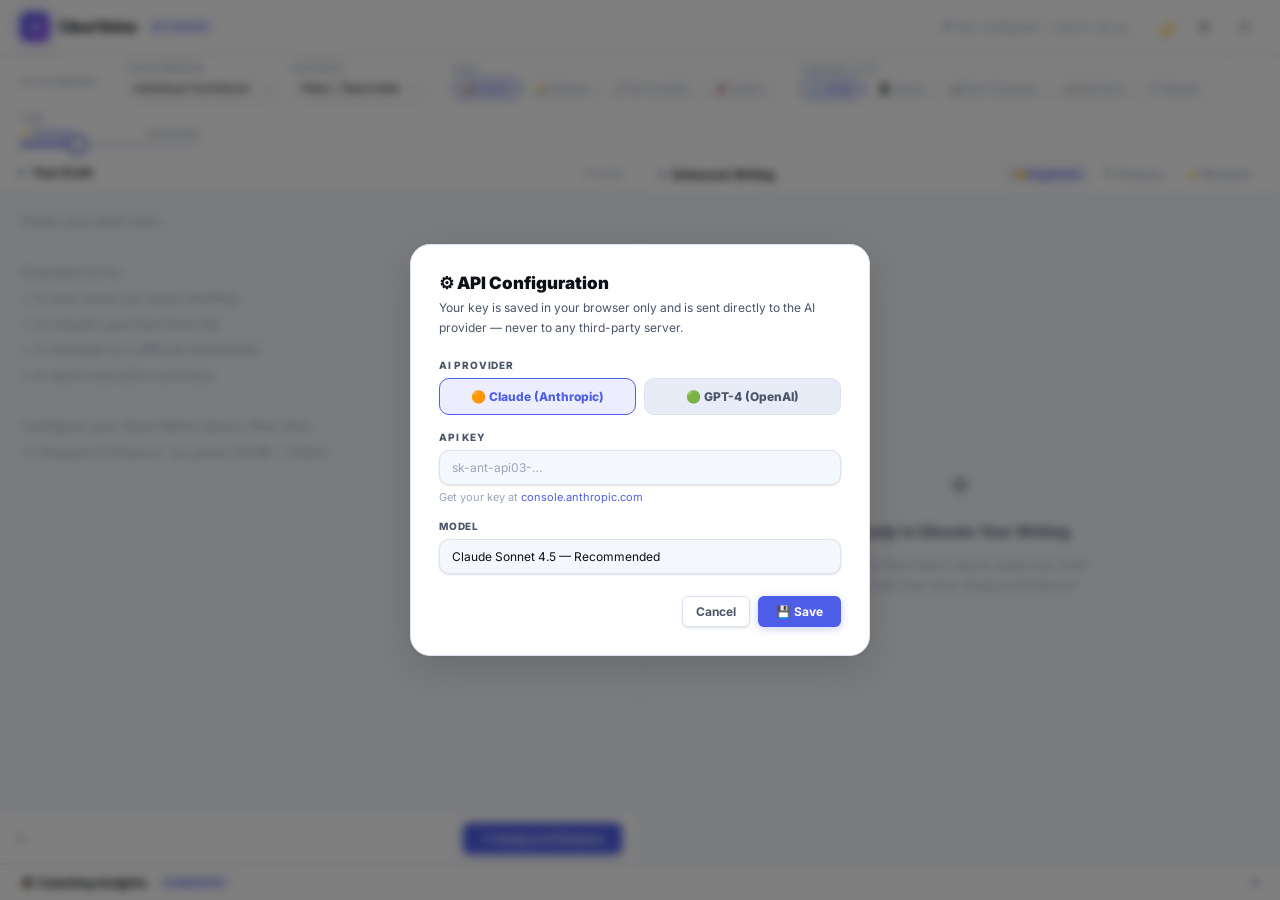
==== index.html @ a53633ae "new file:   .github/workflows/deploy.yml 	modified:   README.md 	new file:   architecture.html 	new " ====
<!DOCTYPE html>
<html lang="en">
<head>
  <meta charset="UTF-8">
  <meta name="viewport" content="width=device-width, initial-scale=1.0">
  <title>ClearVoice — AI Communication Coach</title>
  <meta name="description" content="AI-powered writing coach with tone heatmap, 3-variation rewrites, and coaching insights. Powered by Claude or GPT-4.">
  <link rel="preconnect" href="https://fonts.googleapis.com">
  <link href="https://fonts.googleapis.com/css2?family=Inter:ital,wght@0,300;0,400;0,500;0,600;0,700;0,800;0,900;1,400&display=swap" rel="stylesheet">
  <link rel="stylesheet" href="css/styles.css">
</head>
<body>

<!-- ═══════════════════════════════════════════════════════════
     SETTINGS MODAL
     ═══════════════════════════════════════════════════════════ -->
<div class="overlay" id="settingsOverlay">
  <div class="modal">
    <div class="modal-title">⚙ API Configuration</div>
    <div class="modal-sub">Your key is saved in your browser only and is sent directly to the AI provider — never to any third-party server.</div>

    <div class="form-row">
      <div class="form-lbl">AI Provider</div>
      <div class="provider-row">
        <button class="prov-btn active" id="btnClaude" onclick="pickProvider('claude')">🟠 Claude (Anthropic)</button>
        <button class="prov-btn"        id="btnOpenAI" onclick="pickProvider('openai')">🟢 GPT-4 (OpenAI)</button>
      </div>
    </div>

    <div class="form-row">
      <label class="form-lbl" for="keyInp">API Key</label>
      <input class="form-inp" id="keyInp" type="password" placeholder="sk-ant-api03-…" autocomplete="off">
      <div class="form-hint" id="keyHint">Get your key at <a href="https://console.anthropic.com" target="_blank" rel="noopener">console.anthropic.com</a></div>
    </div>

    <div class="form-row">
      <label class="form-lbl" for="modelSel">Model</label>
      <select class="form-sel" id="modelSel">
        <option value="claude-sonnet-4-5-20250929" selected>Claude Sonnet 4.5 — Recommended</option>
        <option value="claude-opus-4-5-20251101">Claude Opus 4.5 — Most Capable</option>
        <option value="claude-haiku-4-5-20251001">Claude Haiku 4.5 — Fastest</option>
      </select>
    </div>

    <div class="modal-footer">
      <button class="btn btn-ghost"  onclick="closeSettings()">Cancel</button>
      <button class="btn btn-accent" onclick="saveSettings()">💾 Save</button>
    </div>
  </div>
</div>

<!-- ═══════════════════════════════════════════════════════════
     HEADER
     ═══════════════════════════════════════════════════════════ -->
<header class="header">
  <div class="logo">
    <div class="logo-mark">✦</div>
    <span class="logo-name">ClearVoice</span>
    <span class="logo-tag">AI Coach</span>
  </div>

  <div class="header-right">
    <div class="api-pill" onclick="openSettings()" title="API Settings">
      <span class="dot" id="apiDot"></span>
      <span id="apiLabel">Not configured — click to set up</span>
    </div>
    <button class="icon-btn" id="themeBtn"   onclick="toggleTheme()"  title="Toggle Dark / Light Mode">🌙</button>
    <button class="icon-btn" id="settingsIconBtn" onclick="openSettings()" title="Settings">⚙</button>
    <button class="icon-btn" onclick="resetAll()"    title="Clear All">↺</button>
  </div>
</header>

<!-- ═══════════════════════════════════════════════════════════
     STYLE MATRIX BAR
     ═══════════════════════════════════════════════════════════ -->
<div class="matrix-bar">
  <span class="matrix-label">Style Matrix</span>
  <div class="mx-sep"></div>

  <div class="mx-group">
    <div class="mx-sublabel">Your Persona</div>
    <select class="mx-sel" id="selPersona">
      <option value="executive">C-Suite / Executive</option>
      <option value="senior">Senior Manager / Lead</option>
      <option value="ic" selected>Individual Contributor</option>
      <option value="freelancer">Creative / Freelancer</option>
      <option value="student">Student / Entry-Level</option>
    </select>
  </div>

  <div class="mx-group">
    <div class="mx-sublabel">Audience</div>
    <select class="mx-sel" id="selAudience">
      <option value="board">Board / C-Suite</option>
      <option value="manager">Direct Manager</option>
      <option value="peers" selected>Peers / Teammates</option>
      <option value="reports">Direct Reports</option>
      <option value="client">External Client</option>
      <option value="cold">Cold Lead</option>
      <option value="public">Public / Social</option>
    </select>
  </div>

  <div class="mx-sep"></div>

  <div class="mx-group">
    <div class="mx-sublabel">Goal</div>
    <div class="pill-group" id="goalGroup">
      <button class="pill-btn active" data-v="inform"     onclick="pickPill(this,'goalGroup')">📢 Inform</button>
      <button class="pill-btn"        data-v="request"    onclick="pickPill(this,'goalGroup')">🙏 Request</button>
      <button class="pill-btn"        data-v="deescalate" onclick="pickPill(this,'goalGroup')">🕊 De-escalate</button>
      <button class="pill-btn"        data-v="inspire"    onclick="pickPill(this,'goalGroup')">🚀 Inspire</button>
    </div>
  </div>

  <div class="mx-sep"></div>

  <div class="mx-group">
    <div class="mx-sublabel">Content Type</div>
    <div class="pill-group" id="typeGroup">
      <button class="pill-btn active" data-v="email"     onclick="pickPill(this,'typeGroup')">📧 Email</button>
      <button class="pill-btn"        data-v="social"    onclick="pickPill(this,'typeGroup')">📱 Social</button>
      <button class="pill-btn"        data-v="exec"      onclick="pickPill(this,'typeGroup')">📊 Exec Summary</button>
      <button class="pill-btn"        data-v="narrative" onclick="pickPill(this,'typeGroup')">📖 Narrative</button>
      <button class="pill-btn"        data-v="general"   onclick="pickPill(this,'typeGroup')">✏ General</button>
    </div>
  </div>

  <div class="mx-sep"></div>

  <div class="mx-group vibe-wrap">
    <div class="mx-sublabel">Vibe</div>
    <div class="vibe-ends">
      <span id="vibeL" class="vibe-end-active">⚡ Succinct</span>
      <span id="vibeR">📖 Narrative</span>
    </div>
    <input type="range" class="vibe" id="vibeSlider" min="0" max="100" value="30" oninput="onVibe(this)">
  </div>
</div>

<!-- ═══════════════════════════════════════════════════════════
     WORKSPACE — SPLIT EDITOR
     ═══════════════════════════════════════════════════════════ -->
<div class="workspace">

  <!-- ── INPUT PANE ─────────────────────────────────────── -->
  <div class="pane pane-input">
    <div class="pane-head">
      <div class="pane-title">
        <div class="status-dot" id="dotIn"></div>
        Your Draft
      </div>
      <div class="pane-actions">
        <span class="wc" id="wcBadge">0 words</span>
        <button class="heat-toggle" id="heatBtn" onclick="toggleHeat()">
          <span class="hdot"></span> Tone Map
        </button>
      </div>
    </div>

    <div class="pane-body">
      <textarea class="draft" id="draftArea" oninput="onDraftInput()"
        placeholder="Paste your draft here…

Examples to try:
• A work email you keep rewriting
• A LinkedIn post that feels flat
• A message to a difficult stakeholder
• A report executive summary

Configure your Style Matrix above, then click
✦ Analyze &amp; Enhance  (or press Ctrl/⌘ + Enter)"></textarea>
      <div class="heatmap-layer" id="heatLayer"></div>
    </div>

    <div class="pane-foot">
      <div class="model-badge">
        <span id="mbDot" style="width:6px;height:6px;border-radius:50%;background:var(--text-3);display:inline-block;transition:.2s;"></span>
        <span id="mbText"></span>
      </div>
      <button class="btn btn-accent" id="analyzeBtn" onclick="runAnalysis()">
        ✦ Analyze &amp; Enhance
      </button>
    </div>
  </div>

  <!-- ── OUTPUT PANE ────────────────────────────────────── -->
  <div class="pane">
    <div class="pane-head">
      <div class="pane-title">
        <div class="status-dot" id="dotOut"></div>
        Enhanced Writing
      </div>
      <div class="pane-actions">
        <div class="var-tabs" id="varTabs">
          <button class="var-tab active" data-i="0" onclick="switchVar(this,0)">🤝 Negotiator</button>
          <button class="var-tab"        data-i="1" onclick="switchVar(this,1)">🔭 Visionary</button>
          <button class="var-tab"        data-i="2" onclick="switchVar(this,2)">⚡ Minimalist</button>
        </div>
      </div>
    </div>

    <div class="pane-body" style="overflow:hidden;">
      <!-- Loading overlay (scoped to output pane) -->
      <div class="loading-mask" id="loadMask">
        <div class="spinner"></div>
        <div class="loading-msg" id="loadMsg">Analyzing your writing…</div>
      </div>

      <!-- Empty state (initial) -->
      <div class="empty" id="emptyState" style="height:100%;">
        <div class="empty-icon">✦</div>
        <h3>Ready to Elevate Your Writing</h3>
        <p>Set your Style Matrix above, paste your draft on the left, then click "Analyze & Enhance."</p>
      </div>

      <!-- Results container (shown after analysis) -->
      <div id="outScroll" style="display:none;">
        <div class="var-card show" id="vc0">
          <div class="var-card-head">
            <div class="var-card-name">🤝 The Negotiator</div>
            <div class="var-card-tag">Persuasive, empathetic, and strategically warm</div>
          </div>
          <div class="var-text" id="vt0"></div>
        </div>
        <div class="var-card" id="vc1">
          <div class="var-card-head">
            <div class="var-card-name">🔭 The Visionary</div>
            <div class="var-card-tag">Bold, inspiring, and forward-thinking</div>
          </div>
          <div class="var-text" id="vt1"></div>
        </div>
        <div class="var-card" id="vc2">
          <div class="var-card-head">
            <div class="var-card-name">⚡ The Minimalist</div>
            <div class="var-card-tag">Direct, efficient, respects the reader's time</div>
          </div>
          <div class="var-text" id="vt2"></div>
        </div>
      </div>
    </div>

    <div class="pane-foot" id="outFoot" style="display:none;">
      <div style="display:flex;gap:7px;">
        <button class="btn btn-ghost" onclick="copyVar()">📋 Copy</button>
        <button class="btn btn-ghost" onclick="exportInsights()">📥 Export Report</button>
      </div>
      <button class="btn btn-accent" onclick="acceptVar()">✓ Accept Version</button>
    </div>
  </div>
</div><!-- end .workspace -->

<!-- ═══════════════════════════════════════════════════════════
     HEATMAP LEGEND (shown only when Tone Map is active)
     ═══════════════════════════════════════════════════════════ -->
<div class="heat-legend" id="heatLegend">
  <span class="hl-title">Tone Map</span>
  <div class="hl-item"><div class="hl-dot" style="background:var(--ht-agg-bd);opacity:.6;"></div> Aggressive</div>
  <div class="hl-item"><div class="hl-dot" style="background:var(--ht-pas-bd);opacity:.6;"></div> Too Passive</div>
  <div class="hl-item"><div class="hl-dot" style="background:var(--ht-waf-bd);opacity:.6;"></div> Waffle / Hedge</div>
  <div class="hl-item"><div class="hl-dot" style="background:var(--ht-jar-bd);opacity:.6;"></div> Jargon</div>
  <div class="hl-item"><div class="hl-dot" style="background:var(--ht-vag-bd);opacity:.6;"></div> Vague</div>
  <div class="hl-item"><div class="hl-dot" style="background:var(--ht-str-bd);opacity:.6;"></div> ✓ Strong</div>
</div>

<!-- ═══════════════════════════════════════════════════════════
     COACHING / WHY PANEL
     ═══════════════════════════════════════════════════════════ -->
<div class="why-panel" id="whyPanel">
  <div class="why-head" onclick="toggleWhy()">
    <div class="why-head-left">
      <div class="why-title">🎓 Coaching Insights</div>
      <div class="why-badge" id="whyBadge">0 insights</div>
    </div>
    <div class="why-head-right">
      <div class="score-preview" id="scorePreview"></div>
      <div class="why-arrow">▼</div>
    </div>
  </div>
  <div class="why-body">
    <div class="scores-row"  id="scoresRow"></div>
    <div class="insights"    id="insightsList">
      <div class="empty-insights">Run an analysis to see coaching insights.</div>
    </div>
  </div>
</div>

<!-- ═══════════════════════════════════════════════════════════
     TOAST NOTIFICATIONS
     ═══════════════════════════════════════════════════════════ -->
<div class="toast-zone" id="toastZone"></div>

<!-- ═══════════════════════════════════════════════════════════
     SCRIPTS  (load order matters: config → api → ui → app)
     ═══════════════════════════════════════════════════════════ -->
<script src="js/config.js"></script>
<script src="js/api.js"></script>
<script src="js/ui.js"></script>
<script src="js/app.js"></script>

</body>
</html>
---- css/styles.css ----
/* =============================================================
   ClearVoice — Stylesheet
   Light theme (default) · Dark theme (body.dark)
   ============================================================= */

/* ── Reset ───────────────────────────────────────────────── */
*, *::before, *::after { box-sizing: border-box; margin: 0; padding: 0; }
html, body { height: 100%; overflow: hidden; }

/* ── Light Theme Variables (default) ───────────────────────── */
:root {
  /* Backgrounds */
  --bg        : #F4F7FB;
  --bg-alt    : #FFFFFF;
  --surface   : #FFFFFF;
  --s-hover   : #F0F3FA;
  --s-raised  : #E8ECF6;

  /* Borders */
  --border    : #DDE2EF;
  --b-focus   : rgba(79,94,232,0.45);

  /* Typography */
  --text-1    : #0D1117;
  --text-2    : #4A5568;
  --text-3    : #9AA5BC;

  /* Brand */
  --accent    : #4F5EE8;
  --acc-hover : #3F4EDA;
  --acc-light : rgba(79,94,232,0.1);
  --acc-glow  : rgba(79,94,232,0.3);

  /* Semantic */
  --green     : #059669;
  --green-l   : rgba(5,150,105,0.1);
  --yellow    : #D97706;
  --yellow-l  : rgba(217,119,6,0.1);
  --red       : #DC2626;
  --red-l     : rgba(220,38,38,0.1);
  --purple    : #7C3AED;
  --purple-l  : rgba(124,58,237,0.1);
  --orange    : #EA580C;
  --orange-l  : rgba(234,88,12,0.1);
  --blue      : #2563EB;
  --blue-l    : rgba(37,99,235,0.1);

  /* Heatmap highlight colours */
  --ht-agg-bg : rgba(220,38,38,0.12);   --ht-agg-bd : #DC2626;
  --ht-pas-bg : rgba(37,99,235,0.1);    --ht-pas-bd : #2563EB;
  --ht-waf-bg : rgba(217,119,6,0.14);   --ht-waf-bd : #D97706;
  --ht-jar-bg : rgba(124,58,237,0.1);   --ht-jar-bd : #7C3AED;
  --ht-vag-bg : rgba(234,88,12,0.12);   --ht-vag-bd : #EA580C;
  --ht-str-bg : rgba(5,150,105,0.1);    --ht-str-bd : #059669;

  /* Effects */
  --shadow-sm : 0 1px 3px rgba(0,0,0,0.08), 0 1px 2px rgba(0,0,0,0.05);
  --shadow    : 0 4px 16px rgba(0,0,0,0.1);
  --shadow-lg : 0 12px 40px rgba(0,0,0,0.14);

  /* Timing */
  --t         : 0.18s cubic-bezier(0.4,0,0.2,1);

  /* Radii */
  --r-sm : 6px;  --r-md : 10px;  --r-lg : 14px;  --r-xl : 20px;
}

/* ── Dark Theme Overrides (body.dark) ───────────────────── */
body.dark {
  --bg        : #0C0E14;
  --bg-alt    : #11131C;
  --surface   : #181C2A;
  --s-hover   : #1E2235;
  --s-raised  : #242840;

  --border    : rgba(255,255,255,0.08);
  --b-focus   : rgba(99,115,255,0.5);

  --text-1    : #E8EAED;
  --text-2    : #9AA3B5;
  --text-3    : #4E5670;

  --accent    : #6373FF;
  --acc-hover : #7585FF;
  --acc-light : rgba(99,115,255,0.12);
  --acc-glow  : rgba(99,115,255,0.35);

  --green     : #10B981;
  --green-l   : rgba(16,185,129,0.12);
  --yellow    : #F59E0B;
  --yellow-l  : rgba(245,158,11,0.12);
  --red       : #EF4444;
  --red-l     : rgba(239,68,68,0.12);
  --purple    : #8B5CF6;
  --purple-l  : rgba(139,92,246,0.12);
  --orange    : #F97316;
  --orange-l  : rgba(249,115,22,0.12);
  --blue      : #3B82F6;
  --blue-l    : rgba(59,130,246,0.12);

  --ht-agg-bg : rgba(239,68,68,0.2);    --ht-agg-bd : #EF4444;
  --ht-pas-bg : rgba(59,130,246,0.18);  --ht-pas-bd : #3B82F6;
  --ht-waf-bg : rgba(245,158,11,0.2);   --ht-waf-bd : #F59E0B;
  --ht-jar-bg : rgba(139,92,246,0.18);  --ht-jar-bd : #8B5CF6;
  --ht-vag-bg : rgba(249,115,22,0.18);  --ht-vag-bd : #F97316;
  --ht-str-bg : rgba(16,185,129,0.15);  --ht-str-bd : #10B981;

  --shadow-sm : 0 1px 3px rgba(0,0,0,0.3);
  --shadow    : 0 4px 16px rgba(0,0,0,0.4);
  --shadow-lg : 0 12px 40px rgba(0,0,0,0.55);
}

/* ── Base ────────────────────────────────────────────────── */
body {
  font-family: 'Inter', -apple-system, BlinkMacSystemFont, 'Segoe UI', sans-serif;
  background: var(--bg);
  color: var(--text-1);
  display: flex;
  flex-direction: column;
  transition: background var(--t), color var(--t);
}

/* ── Header ──────────────────────────────────────────────── */
.header {
  display: flex;
  align-items: center;
  justify-content: space-between;
  padding: 0 20px;
  height: 54px;
  border-bottom: 1px solid var(--border);
  background: var(--bg-alt);
  flex-shrink: 0;
  z-index: 100;
  box-shadow: var(--shadow-sm);
}

.logo {
  display: flex; align-items: center; gap: 9px;
  text-decoration: none; user-select: none;
}

.logo-mark {
  width: 30px; height: 30px;
  background: linear-gradient(135deg, var(--accent) 0%, #9B59F5 100%);
  border-radius: 8px; display: flex; align-items: center;
  justify-content: center; font-size: 14px; font-weight: 700; color: white;
  box-shadow: 0 0 18px var(--acc-glow);
}

.logo-name  { font-size: 15px; font-weight: 800; color: var(--text-1); letter-spacing: -.3px; }

.logo-tag {
  font-size: 9px; font-weight: 700; letter-spacing: 1px; text-transform: uppercase;
  color: var(--accent); background: var(--acc-light);
  padding: 2px 7px; border-radius: 20px;
}

.header-right { display: flex; align-items: center; gap: 8px; }

.api-pill {
  display: flex; align-items: center; gap: 6px;
  font-size: 11px; color: var(--text-3); font-weight: 500;
  padding: 4px 11px; border-radius: 20px;
  border: 1px solid var(--border); background: var(--surface);
  cursor: pointer; transition: var(--t);
}
.api-pill:hover { border-color: var(--b-focus); color: var(--text-2); }

.api-pill .dot {
  width: 7px; height: 7px; border-radius: 50%;
  background: var(--text-3); transition: background var(--t), box-shadow var(--t);
}
.api-pill .dot.live {
  background: var(--green);
  box-shadow: 0 0 6px var(--green);
}

.icon-btn {
  width: 32px; height: 32px; border-radius: var(--r-sm);
  border: 1px solid var(--border); background: var(--surface);
  color: var(--text-2); cursor: pointer;
  display: flex; align-items: center; justify-content: center;
  font-size: 14px; transition: var(--t); flex-shrink: 0;
}
.icon-btn:hover {
  background: var(--s-hover); color: var(--text-1);
  border-color: var(--b-focus); box-shadow: var(--shadow-sm);
}

/* ── Style Matrix Bar ────────────────────────────────────── */
.matrix-bar {
  display: flex; align-items: center; gap: 12px;
  padding: 8px 20px; border-bottom: 1px solid var(--border);
  background: var(--bg-alt); flex-shrink: 0;
  flex-wrap: wrap; min-height: 56px;
}

.matrix-label {
  font-size: 9px; font-weight: 800; letter-spacing: 1px;
  text-transform: uppercase; color: var(--text-3); white-space: nowrap;
}

.mx-sep { width: 1px; height: 26px; background: var(--border); flex-shrink: 0; }

.mx-group { display: flex; flex-direction: column; gap: 3px; }

.mx-sublabel {
  font-size: 9px; font-weight: 700; letter-spacing: 0.6px;
  text-transform: uppercase; color: var(--text-3);
}

select.mx-sel {
  appearance: none;
  background: var(--surface); border: 1px solid var(--border);
  border-radius: var(--r-sm); color: var(--text-1);
  font-family: inherit; font-size: 11px; font-weight: 500;
  padding: 4px 26px 4px 9px; cursor: pointer; transition: var(--t);
  min-width: 130px;
  background-image: url("data:image/svg+xml,%3Csvg xmlns='http://www.w3.org/2000/svg' width='10' height='10' viewBox='0 0 10 10'%3E%3Cpath d='M2 3.5l3 3 3-3' stroke='%239AA5BC' stroke-width='1.5' fill='none' stroke-linecap='round'/%3E%3C/svg%3E");
  background-repeat: no-repeat; background-position: right 7px center;
  box-shadow: var(--shadow-sm);
}
select.mx-sel:hover, select.mx-sel:focus {
  border-color: var(--b-focus); outline: none; background-color: var(--s-hover);
}
select.mx-sel option { background: var(--surface); color: var(--text-1); }

.pill-group { display: flex; gap: 3px; }

.pill-btn {
  padding: 4px 10px; border-radius: 20px;
  border: 1px solid var(--border); background: var(--surface);
  color: var(--text-3); font-family: inherit; font-size: 10px; font-weight: 600;
  cursor: pointer; transition: var(--t); white-space: nowrap;
  box-shadow: var(--shadow-sm);
}
.pill-btn:hover  { border-color: var(--accent); color: var(--accent); background: var(--acc-light); }
.pill-btn.active { background: var(--acc-light); border-color: var(--accent); color: var(--accent); }

.vibe-wrap   { display: flex; flex-direction: column; gap: 4px; min-width: 180px; }
.vibe-ends   { display: flex; justify-content: space-between; font-size: 9px; font-weight: 700; color: var(--text-3); }
.vibe-end-active { color: var(--accent); }

input[type=range].vibe {
  -webkit-appearance: none; width: 100%; height: 4px; border-radius: 2px; outline: none; cursor: pointer;
  background: linear-gradient(to right, var(--accent) 0%, var(--accent) var(--v,30%), var(--border) var(--v,30%), var(--border) 100%);
}
input[type=range].vibe::-webkit-slider-thumb {
  -webkit-appearance: none; width: 15px; height: 15px; border-radius: 50%; cursor: pointer;
  background: var(--bg-alt); box-shadow: 0 0 0 2.5px var(--accent), 0 1px 4px rgba(0,0,0,0.2);
  transition: box-shadow var(--t);
}
input[type=range].vibe::-webkit-slider-thumb:hover {
  box-shadow: 0 0 0 4px var(--acc-glow), 0 1px 4px rgba(0,0,0,0.2);
}

/* ── Workspace (main split) ──────────────────────────────── */
.workspace {
  display: flex; flex: 1; min-height: 0; overflow: hidden;
}

/* ── Pane ────────────────────────────────────────────────── */
.pane { display: flex; flex-direction: column; flex: 1; min-width: 0; overflow: hidden; }
.pane-input { border-right: 1px solid var(--border); }

.pane-head {
  display: flex; align-items: center; justify-content: space-between;
  padding: 10px 18px; border-bottom: 1px solid var(--border);
  background: var(--bg-alt); flex-shrink: 0;
}

.pane-title { display: flex; align-items: center; gap: 7px; font-size: 12px; font-weight: 700; }

.status-dot {
  width: 7px; height: 7px; border-radius: 50%;
  background: var(--text-3); transition: background var(--t), box-shadow var(--t);
}
.status-dot.on { background: var(--green); box-shadow: 0 0 6px var(--green); }

.pane-actions { display: flex; align-items: center; gap: 6px; }

.heat-toggle {
  display: none; align-items: center; gap: 5px;
  padding: 3px 9px; border-radius: var(--r-sm);
  border: 1px solid var(--border); background: var(--surface);
  color: var(--text-3); font-family: inherit; font-size: 10px; font-weight: 700;
  cursor: pointer; transition: var(--t);
}
.heat-toggle.show { display: inline-flex; }
.heat-toggle:hover  { border-color: var(--yellow); color: var(--yellow); }
.heat-toggle.active { background: var(--yellow-l); border-color: var(--yellow); color: var(--yellow); }
.heat-toggle .hdot  { width: 5px; height: 5px; border-radius: 50%; background: currentColor; }

.wc { font-size: 10px; color: var(--text-3); font-variant-numeric: tabular-nums; font-weight: 500; }

.pane-body { flex: 1; overflow: hidden; position: relative; background: var(--bg); }

textarea.draft {
  width: 100%; height: 100%; resize: none; border: none; outline: none;
  background: var(--bg); color: var(--text-1);
  font-family: inherit; font-size: 13.5px; line-height: 1.75;
  padding: 18px 22px; overflow-y: auto;
}
textarea.draft::placeholder { color: var(--text-3); line-height: 1.9; }

/* ── Heatmap Layer ───────────────────────────────────────── */
.heatmap-layer {
  display: none; position: absolute; inset: 0; overflow-y: auto;
  padding: 18px 22px; font-family: inherit; font-size: 13.5px; line-height: 1.75;
  color: var(--text-1); white-space: pre-wrap; word-wrap: break-word;
  background: var(--bg);
}
.heatmap-layer.on { display: block; }

.ht { border-radius: 3px; padding: 1px 2px; cursor: default; position: relative; }

.ht-aggressive { background: var(--ht-agg-bg); border-bottom: 2px solid var(--ht-agg-bd); }
.ht-passive    { background: var(--ht-pas-bg); border-bottom: 2px solid var(--ht-pas-bd); }
.ht-waffle     { background: var(--ht-waf-bg); border-bottom: 2px solid var(--ht-waf-bd); }
.ht-jargon     { background: var(--ht-jar-bg); border-bottom: 2px solid var(--ht-jar-bd); }
.ht-vague      { background: var(--ht-vag-bg); border-bottom: 2px solid var(--ht-vag-bd); }
.ht-strong     { background: var(--ht-str-bg); border-bottom: 2px solid var(--ht-str-bd); }

.ht-tip {
  display: none; position: absolute; bottom: calc(100% + 6px); left: 50%;
  transform: translateX(-50%); background: var(--s-raised);
  border: 1px solid var(--border); border-radius: var(--r-sm);
  padding: 7px 11px; font-size: 11px; color: var(--text-1);
  width: max-content; max-width: 220px; white-space: normal;
  z-index: 40; pointer-events: none; box-shadow: var(--shadow);
}
.ht:hover .ht-tip { display: block; }

/* ── Pane Footer ─────────────────────────────────────────── */
.pane-foot {
  display: flex; align-items: center; justify-content: space-between;
  padding: 10px 18px; border-top: 1px solid var(--border);
  background: var(--bg-alt); flex-shrink: 0; gap: 10px;
}

.model-badge {
  display: flex; align-items: center; gap: 5px;
  font-size: 10px; color: var(--text-3); font-weight: 600;
}

/* ── Buttons ─────────────────────────────────────────────── */
.btn {
  display: inline-flex; align-items: center; gap: 6px;
  border: none; border-radius: var(--r-sm); font-family: inherit;
  font-size: 12px; font-weight: 700; cursor: pointer; transition: var(--t);
  white-space: nowrap;
}

.btn-accent {
  padding: 8px 18px; background: var(--accent); color: white;
  box-shadow: 0 2px 8px var(--acc-glow);
}
.btn-accent:hover  { background: var(--acc-hover); transform: translateY(-1px); box-shadow: 0 5px 16px var(--acc-glow); }
.btn-accent:active { transform: none; }
.btn-accent:disabled { opacity: 0.45; cursor: not-allowed; transform: none; box-shadow: none; }

.btn-ghost {
  padding: 7px 13px; background: var(--surface); color: var(--text-2);
  border: 1px solid var(--border); box-shadow: var(--shadow-sm);
}
.btn-ghost:hover { background: var(--s-hover); color: var(--text-1); border-color: var(--b-focus); }

/* ── Variation Tabs ──────────────────────────────────────── */
.var-tabs { display: flex; gap: 2px; }

.var-tab {
  padding: 3px 10px; border-radius: var(--r-sm); border: none;
  background: transparent; color: var(--text-3);
  font-family: inherit; font-size: 10px; font-weight: 700;
  cursor: pointer; transition: var(--t);
}
.var-tab:hover  { background: var(--s-hover); color: var(--text-2); }
.var-tab.active { background: var(--acc-light); color: var(--accent); }

/* ── Output Pane Content ─────────────────────────────────── */
#outScroll { height: 100%; overflow-y: auto; padding: 18px 22px; }

.var-card       { display: none; }
.var-card.show  { display: block; }

.var-card-head {
  padding-bottom: 12px; margin-bottom: 14px;
  border-bottom: 1px solid var(--border);
}
.var-card-name { font-size: 14px; font-weight: 800; margin-bottom: 3px; }
.var-card-tag  { font-size: 11px; color: var(--text-2); }
.var-text      { font-size: 13.5px; line-height: 1.8; white-space: pre-wrap; word-break: break-word; }

/* ── Empty State ─────────────────────────────────────────── */
.empty {
  display: flex; flex-direction: column; align-items: center;
  justify-content: center; height: 100%; gap: 14px;
  text-align: center; padding: 40px;
}
.empty-icon { font-size: 38px; opacity: 0.3; }
.empty h3   { font-size: 15px; font-weight: 700; color: var(--text-2); }
.empty p    { font-size: 12px; color: var(--text-3); max-width: 260px; line-height: 1.7; }

/* ── Loading ─────────────────────────────────────────────── */
.loading-mask {
  display: none; position: absolute; inset: 0; z-index: 30;
  background: rgba(255,255,255,0.85); backdrop-filter: blur(4px);
  flex-direction: column; align-items: center; justify-content: center; gap: 14px;
}
body.dark .loading-mask { background: rgba(12,14,20,0.85); }
.loading-mask.on { display: flex; }

.spinner {
  width: 36px; height: 36px; border: 3px solid var(--border);
  border-top-color: var(--accent); border-radius: 50%;
  animation: spin .7s linear infinite;
}
@keyframes spin { to { transform: rotate(360deg); } }

.loading-msg { font-size: 12px; font-weight: 600; color: var(--text-2); animation: blink 1.4s ease-in-out infinite; }
@keyframes blink { 0%,100%{opacity:1} 50%{opacity:.4} }

/* ── Heatmap Legend ──────────────────────────────────────── */
.heat-legend {
  display: none; align-items: center; gap: 14px; flex-wrap: wrap;
  padding: 6px 20px; border-bottom: 1px solid var(--border);
  background: var(--bg-alt); flex-shrink: 0; font-size: 10px;
}
.heat-legend.on { display: flex; }
.hl-title  { font-weight: 800; color: var(--text-3); letter-spacing: .5px; text-transform: uppercase; }
.hl-item   { display: flex; align-items: center; gap: 4px; color: var(--text-2); font-weight: 500; }
.hl-dot    { width: 9px; height: 9px; border-radius: 2px; }

/* ── Why / Coaching Panel ────────────────────────────────── */
.why-panel {
  border-top: 1px solid var(--border); background: var(--bg-alt); flex-shrink: 0;
  box-shadow: 0 -1px 0 var(--border);
}
.why-head {
  display: flex; align-items: center; justify-content: space-between;
  padding: 10px 20px; cursor: pointer; user-select: none; transition: var(--t);
}
.why-head:hover { background: var(--s-hover); }

.why-head-left  { display: flex; align-items: center; gap: 10px; }
.why-title      { font-size: 12px; font-weight: 800; }
.why-badge {
  font-size: 9px; font-weight: 800; letter-spacing: .5px; text-transform: uppercase;
  padding: 2px 8px; border-radius: 20px;
  background: var(--acc-light); color: var(--accent);
}
.why-head-right { display: flex; align-items: center; gap: 12px; }
.score-preview  { display: flex; gap: 8px; font-size: 10px; }

.why-arrow { font-size: 10px; color: var(--text-3); transition: transform var(--t); }
.why-panel.open .why-arrow { transform: rotate(180deg); }

.why-body { display: none; padding: 0 20px 16px; max-height: 280px; overflow-y: auto; }
.why-panel.open .why-body { display: block; }

/* ── Score Cards ─────────────────────────────────────────── */
.scores-row   { display: flex; gap: 10px; margin-bottom: 14px; padding-top: 6px; flex-wrap: wrap; }
.score-card   {
  display: flex; flex-direction: column; align-items: center; gap: 5px;
  padding: 10px 14px; background: var(--surface); border: 1px solid var(--border);
  border-radius: var(--r-md); min-width: 90px; box-shadow: var(--shadow-sm);
}
.score-ring   { width: 48px; height: 48px; position: relative; }
.score-ring svg { transform: rotate(-90deg); }
.score-ring-track { fill: none; stroke: var(--border); stroke-width: 4; }
.score-ring-fill  {
  fill: none; stroke-width: 4; stroke-linecap: round;
  stroke-dasharray: 125.66; stroke-dashoffset: 125.66;
  transition: stroke-dashoffset 1s cubic-bezier(.4,0,.2,1);
}
.score-num {
  position: absolute; inset: 0; display: flex; align-items: center;
  justify-content: center; font-size: 12px; font-weight: 800;
}
.score-lbl { font-size: 9px; font-weight: 800; text-transform: uppercase; letter-spacing: .6px; color: var(--text-3); }

/* ── Insight Cards ───────────────────────────────────────── */
.insights      { display: flex; flex-direction: column; gap: 7px; }
.empty-insights { color: var(--text-3); font-size: 12px; text-align: center; padding: 16px; }

.insight {
  display: flex; gap: 10px; align-items: flex-start;
  padding: 10px 13px; background: var(--surface);
  border: 1px solid var(--border); border-radius: var(--r-md);
  box-shadow: var(--shadow-sm);
}

.cat-badge {
  flex-shrink: 0; font-size: 8px; font-weight: 900; letter-spacing: .8px;
  text-transform: uppercase; padding: 2px 7px; border-radius: 20px; margin-top: 2px;
}
.cat-clarity     { background: var(--acc-light);  color: var(--accent); }
.cat-confidence  { background: var(--green-l);    color: var(--green);  }
.cat-tone        { background: var(--yellow-l);   color: var(--yellow); }
.cat-structure   { background: var(--purple-l);   color: var(--purple); }
.cat-jargon      { background: var(--orange-l);   color: var(--orange); }
.cat-hedge       { background: var(--red-l);      color: var(--red);    }

.insight-body { flex: 1; }
.insight-diff { display: flex; align-items: center; gap: 6px; flex-wrap: wrap; margin-bottom: 5px; }

.diff-before {
  font-style: italic; font-size: 11px; color: var(--red);
  background: var(--red-l); padding: 1px 6px; border-radius: 3px; text-decoration: line-through;
}
.diff-arr    { color: var(--text-3); font-size: 11px; font-weight: 700; }
.diff-after  {
  font-size: 11px; font-weight: 700; color: var(--green);
  background: var(--green-l); padding: 1px 6px; border-radius: 3px;
}
.insight-reason { color: var(--text-2); line-height: 1.6; font-size: 11px; }

/* ── Settings Modal ──────────────────────────────────────── */
.overlay { display: none; position: fixed; inset: 0; background: rgba(0,0,0,0.5); backdrop-filter: blur(5px); z-index: 200; align-items: center; justify-content: center; }
.overlay.on { display: flex; }

.modal {
  background: var(--surface); border: 1px solid var(--border);
  border-radius: var(--r-xl); padding: 28px; width: 460px;
  max-width: 96vw; box-shadow: var(--shadow-lg);
  animation: popIn .2s ease-out;
}
@keyframes popIn { from { transform: scale(.94); opacity: 0; } to { transform: scale(1); opacity: 1; } }

.modal-title { font-size: 17px; font-weight: 900; margin-bottom: 5px; }
.modal-sub   { font-size: 12px; color: var(--text-2); margin-bottom: 22px; line-height: 1.6; }

.form-row { margin-bottom: 16px; }
.form-lbl {
  display: block; font-size: 10px; font-weight: 800; letter-spacing: .8px;
  text-transform: uppercase; color: var(--text-2); margin-bottom: 7px;
}

.provider-row { display: flex; gap: 8px; }
.prov-btn {
  flex: 1; padding: 10px; border-radius: var(--r-md);
  border: 1px solid var(--border); background: var(--s-raised);
  color: var(--text-2); font-family: inherit; font-size: 12px;
  font-weight: 800; cursor: pointer; transition: var(--t); text-align: center;
}
.prov-btn.active { border-color: var(--accent); background: var(--acc-light); color: var(--accent); }
.prov-btn:not(.active):hover { border-color: var(--b-focus); color: var(--text-1); }

input.form-inp, select.form-sel {
  width: 100%; padding: 9px 12px; border-radius: var(--r-md);
  border: 1px solid var(--border); background: var(--bg);
  color: var(--text-1); font-family: inherit; font-size: 12px; outline: none; transition: var(--t);
  box-shadow: var(--shadow-sm);
}
input.form-inp:focus, select.form-sel:focus { border-color: var(--b-focus); box-shadow: 0 0 0 3px var(--acc-light); }
input.form-inp::placeholder { color: var(--text-3); }
select.form-sel { appearance: none; cursor: pointer; }
select.form-sel option { background: var(--surface); color: var(--text-1); }

.form-hint { font-size: 11px; color: var(--text-3); margin-top: 5px; }
.form-hint a { color: var(--accent); text-decoration: none; }
.form-hint a:hover { text-decoration: underline; }

.modal-footer { display: flex; justify-content: flex-end; gap: 8px; margin-top: 22px; }

/* ── Toast ───────────────────────────────────────────────── */
.toast-zone {
  position: fixed; bottom: 20px; right: 20px; z-index: 300;
  display: flex; flex-direction: column; gap: 7px; pointer-events: none;
}
.toast {
  padding: 10px 16px; border-radius: var(--r-md);
  font-size: 12px; font-weight: 700; box-shadow: var(--shadow);
  animation: slideRight .25s ease-out;
}
.toast-ok  { background: var(--green); color: white; }
.toast-err { background: var(--red);   color: white; }
@keyframes slideRight { from { transform: translateX(120%); opacity: 0; } to { transform: translateX(0); opacity: 1; } }

/* ── Scrollbars ──────────────────────────────────────────── */
::-webkit-scrollbar       { width: 5px; height: 5px; }
::-webkit-scrollbar-track { background: transparent; }
::-webkit-scrollbar-thumb { background: var(--border); border-radius: 3px; }
::-webkit-scrollbar-thumb:hover { background: var(--text-3); }

/* ── Responsive ──────────────────────────────────────────── */
@media (max-width: 700px) {
  .workspace    { flex-direction: column; }
  .pane-input   { border-right: none; border-bottom: 1px solid var(--border); }
  .matrix-bar   { gap: 8px; }
  .logo-tag     { display: none; }
  .pill-group   { flex-wrap: wrap; }
}
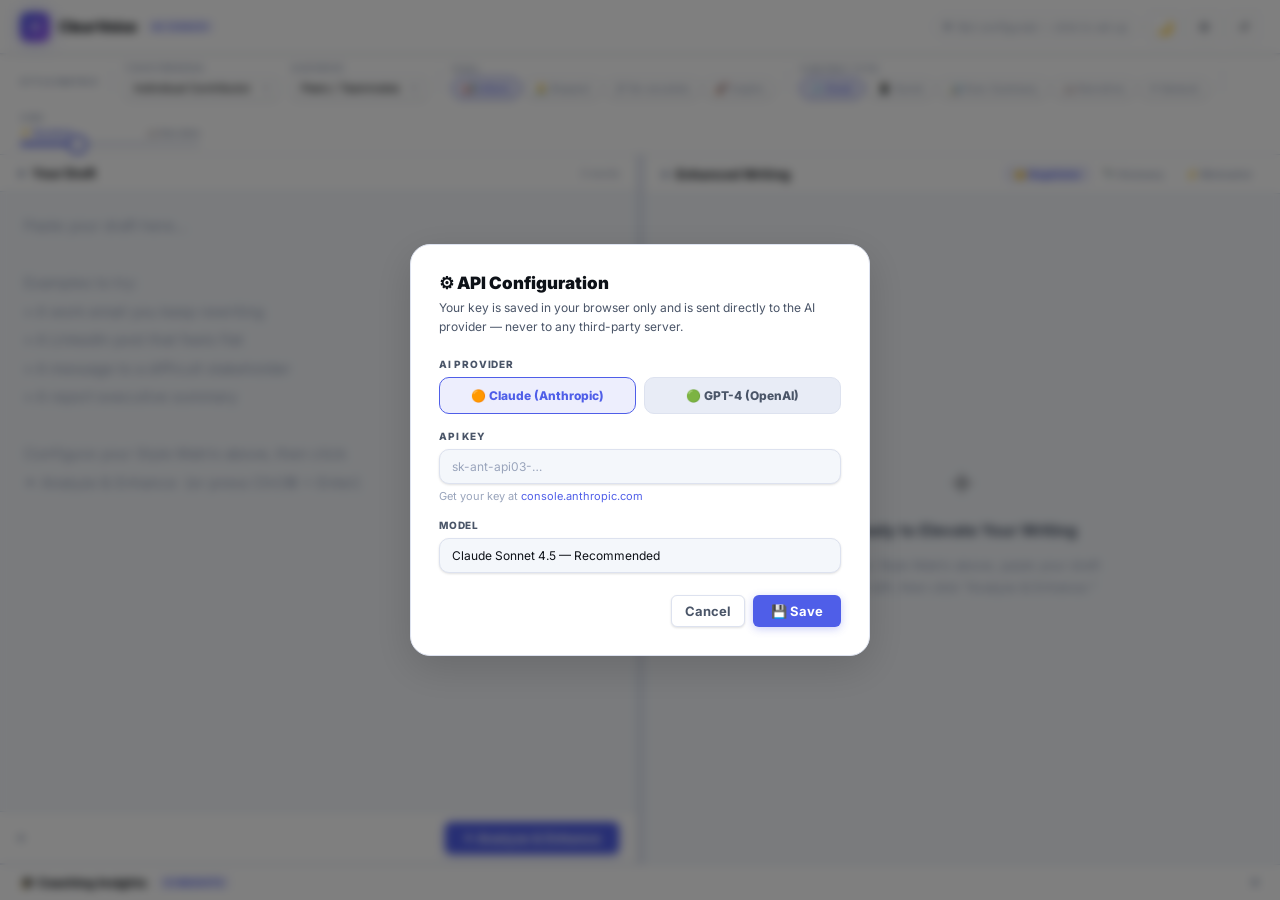
==== commit 1f1f9319: "new file:   ClearVoice Coaching Insights.png modified:   README.md modified:   css/styles.css modifi" ====
--- a/index.html
+++ b/index.html
@@ -144,7 +144,7 @@
 <div class="workspace">
 
   <!-- ── INPUT PANE ─────────────────────────────────────── -->
-  <div class="pane pane-input">
+  <div class="pane pane-input" id="inputPane">
     <div class="pane-head">
       <div class="pane-title">
         <div class="status-dot" id="dotIn"></div>
@@ -184,8 +184,13 @@
     </div>
   </div>
 
+  <!-- ── DRAG DIVIDER ──────────────────────────────────── -->
+  <div class="pane-divider" id="paneDivider" title="Drag to resize panes">
+    <div class="pane-divider-handle"></div>
+  </div>
+
   <!-- ── OUTPUT PANE ────────────────────────────────────── -->
-  <div class="pane">
+  <div class="pane" id="outputPane">
     <div class="pane-head">
       <div class="pane-title">
         <div class="status-dot" id="dotOut"></div>
@@ -298,5 +303,67 @@
 <script src="js/ui.js"></script>
 <script src="js/app.js"></script>
 
+<!-- ═══════════════════════════════════════════════════════════
+     PANE RESIZER — drag the centre divider to adjust split
+     ═══════════════════════════════════════════════════════════ -->
+<script>
+(function () {
+  const divider   = document.getElementById('paneDivider');
+  const inputPane = document.getElementById('inputPane');
+  const workspace = divider.parentElement;
+  let dragging = false, startX = 0, startW = 0;
+
+  divider.addEventListener('mousedown', function (e) {
+    dragging = true;
+    startX   = e.clientX;
+    startW   = inputPane.getBoundingClientRect().width;
+    document.body.style.cursor    = 'col-resize';
+    document.body.style.userSelect = 'none';
+    e.preventDefault();
+  });
+
+  document.addEventListener('mousemove', function (e) {
+    if (!dragging) return;
+    const totalW = workspace.getBoundingClientRect().width;
+    const delta  = e.clientX - startX;
+    const newW   = Math.min(Math.max(startW + delta, 280), totalW - 280);
+    inputPane.style.flex = 'none';
+    inputPane.style.width = newW + 'px';
+  });
+
+  document.addEventListener('mouseup', function () {
+    if (!dragging) return;
+    dragging = false;
+    document.body.style.cursor     = '';
+    document.body.style.userSelect = '';
+  });
+
+  // Touch support
+  divider.addEventListener('touchstart', function (e) {
+    dragging = true;
+    startX   = e.touches[0].clientX;
+    startW   = inputPane.getBoundingClientRect().width;
+    e.preventDefault();
+  }, { passive: false });
+
+  document.addEventListener('touchmove', function (e) {
+    if (!dragging) return;
+    const totalW = workspace.getBoundingClientRect().width;
+    const delta  = e.touches[0].clientX - startX;
+    const newW   = Math.min(Math.max(startW + delta, 280), totalW - 280);
+    inputPane.style.flex  = 'none';
+    inputPane.style.width = newW + 'px';
+  }, { passive: false });
+
+  document.addEventListener('touchend', function () { dragging = false; });
+
+  // Double-click resets to 50/50
+  divider.addEventListener('dblclick', function () {
+    inputPane.style.flex  = '1';
+    inputPane.style.width = '';
+  });
+})();
+</script>
+
 </body>
 </html>
--- a/css/styles.css
+++ b/css/styles.css
@@ -269,7 +269,7 @@
   background: var(--bg-alt); flex-shrink: 0;
 }
 
-.pane-title { display: flex; align-items: center; gap: 7px; font-size: 12px; font-weight: 700; }
+.pane-title { display: flex; align-items: center; gap: 7px; font-size: 13px; font-weight: 700; }
 
 .status-dot {
   width: 7px; height: 7px; border-radius: 50%;
@@ -298,15 +298,33 @@
 textarea.draft {
   width: 100%; height: 100%; resize: none; border: none; outline: none;
   background: var(--bg); color: var(--text-1);
-  font-family: inherit; font-size: 13.5px; line-height: 1.75;
-  padding: 18px 22px; overflow-y: auto;
+  font-family: inherit; font-size: 15px; line-height: 1.8;
+  padding: 20px 24px; overflow-y: auto;
 }
 textarea.draft::placeholder { color: var(--text-3); line-height: 1.9; }
+
+/* ── Pane Divider (drag-to-resize) ───────────────────────── */
+.pane-divider {
+  width: 6px; flex-shrink: 0; background: var(--border);
+  cursor: col-resize; position: relative; z-index: 10;
+  transition: background var(--t);
+  display: flex; align-items: center; justify-content: center;
+}
+.pane-divider:hover,
+.pane-divider.dragging { background: var(--accent); }
+
+.pane-divider-handle {
+  width: 2px; height: 40px; border-radius: 2px;
+  background: var(--text-3); opacity: 0.5;
+  pointer-events: none; transition: opacity var(--t);
+}
+.pane-divider:hover .pane-divider-handle,
+.pane-divider.dragging .pane-divider-handle { opacity: 1; background: white; }
 
 /* ── Heatmap Layer ───────────────────────────────────────── */
 .heatmap-layer {
   display: none; position: absolute; inset: 0; overflow-y: auto;
-  padding: 18px 22px; font-family: inherit; font-size: 13.5px; line-height: 1.75;
+  padding: 20px 24px; font-family: inherit; font-size: 15px; line-height: 1.8;
   color: var(--text-1); white-space: pre-wrap; word-wrap: break-word;
   background: var(--bg);
 }
@@ -347,7 +365,7 @@
 .btn {
   display: inline-flex; align-items: center; gap: 6px;
   border: none; border-radius: var(--r-sm); font-family: inherit;
-  font-size: 12px; font-weight: 700; cursor: pointer; transition: var(--t);
+  font-size: 13px; font-weight: 700; cursor: pointer; transition: var(--t);
   white-space: nowrap;
 }
 
@@ -389,7 +407,7 @@
 }
 .var-card-name { font-size: 14px; font-weight: 800; margin-bottom: 3px; }
 .var-card-tag  { font-size: 11px; color: var(--text-2); }
-.var-text      { font-size: 13.5px; line-height: 1.8; white-space: pre-wrap; word-break: break-word; }
+.var-text      { font-size: 15px; line-height: 1.85; white-space: pre-wrap; word-break: break-word; }
 
 /* ── Empty State ─────────────────────────────────────────── */
 .empty {
@@ -398,8 +416,8 @@
   text-align: center; padding: 40px;
 }
 .empty-icon { font-size: 38px; opacity: 0.3; }
-.empty h3   { font-size: 15px; font-weight: 700; color: var(--text-2); }
-.empty p    { font-size: 12px; color: var(--text-3); max-width: 260px; line-height: 1.7; }
+.empty h3   { font-size: 16px; font-weight: 700; color: var(--text-2); }
+.empty p    { font-size: 13px; color: var(--text-3); max-width: 280px; line-height: 1.7; }
 
 /* ── Loading ─────────────────────────────────────────────── */
 .loading-mask {
@@ -513,7 +531,7 @@
   font-size: 11px; font-weight: 700; color: var(--green);
   background: var(--green-l); padding: 1px 6px; border-radius: 3px;
 }
-.insight-reason { color: var(--text-2); line-height: 1.6; font-size: 11px; }
+.insight-reason { color: var(--text-2); line-height: 1.6; font-size: 12px; }
 
 /* ── Settings Modal ──────────────────────────────────────── */
 .overlay { display: none; position: fixed; inset: 0; background: rgba(0,0,0,0.5); backdrop-filter: blur(5px); z-index: 200; align-items: center; justify-content: center; }
@@ -587,6 +605,7 @@
 @media (max-width: 700px) {
   .workspace    { flex-direction: column; }
   .pane-input   { border-right: none; border-bottom: 1px solid var(--border); }
+  .pane-divider { display: none; }
   .matrix-bar   { gap: 8px; }
   .logo-tag     { display: none; }
   .pill-group   { flex-wrap: wrap; }
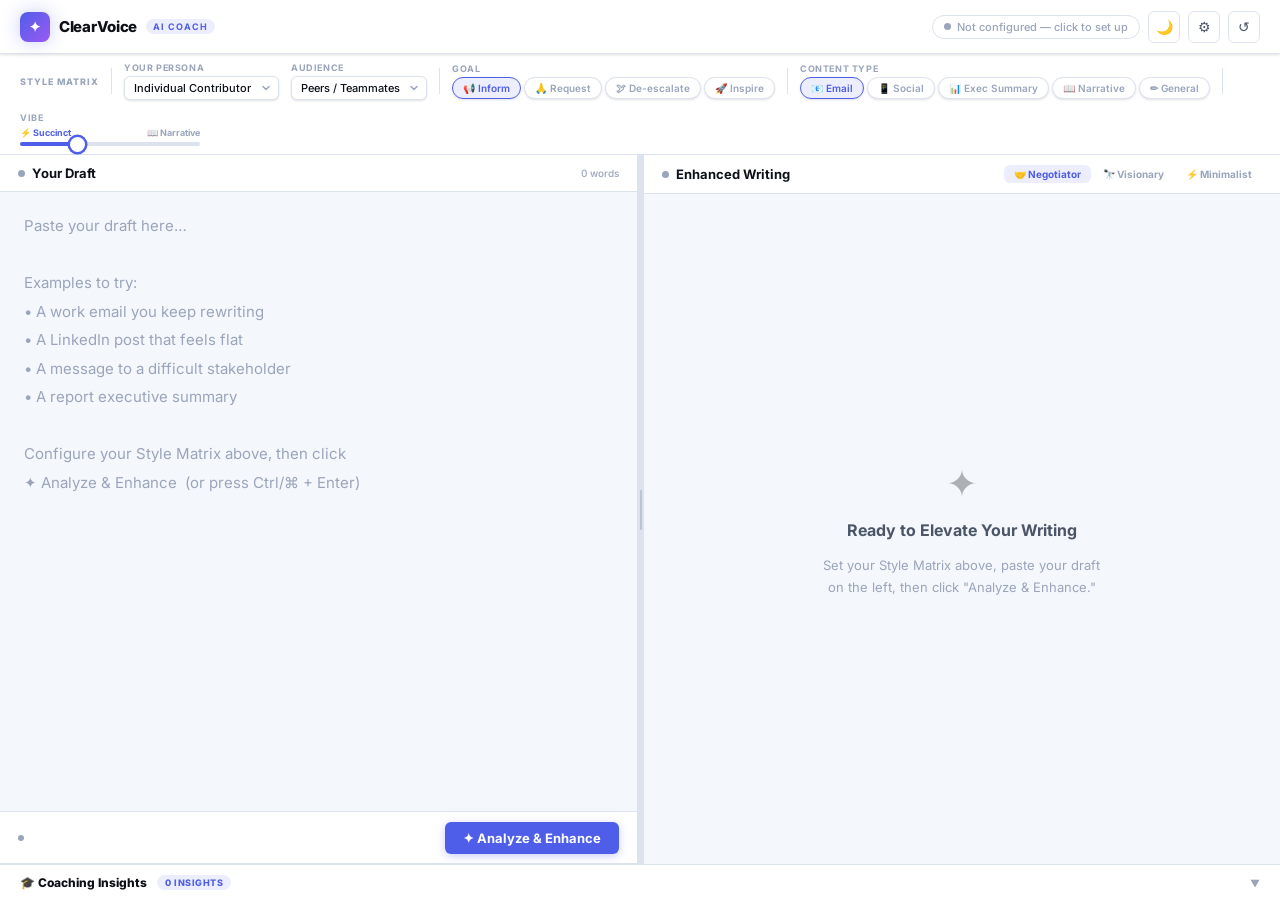
==== commit 8112d078: "modified:   index.html modified:   js/app.js" ====
--- a/index.html
+++ b/index.html
@@ -16,8 +16,8 @@
      ═══════════════════════════════════════════════════════════ -->
 <div class="overlay" id="settingsOverlay">
   <div class="modal">
-    <div class="modal-title">⚙ API Configuration</div>
-    <div class="modal-sub">Your key is saved in your browser only and is sent directly to the AI provider — never to any third-party server.</div>
+    <div class="modal-title" id="settingsModalTitle">⚙ API Configuration</div>
+    <div class="modal-sub"   id="settingsModalSub">Your key is saved in your browser only and is sent directly to the AI provider — never to any third-party server.</div>
 
     <div class="form-row">
       <div class="form-lbl">AI Provider</div>
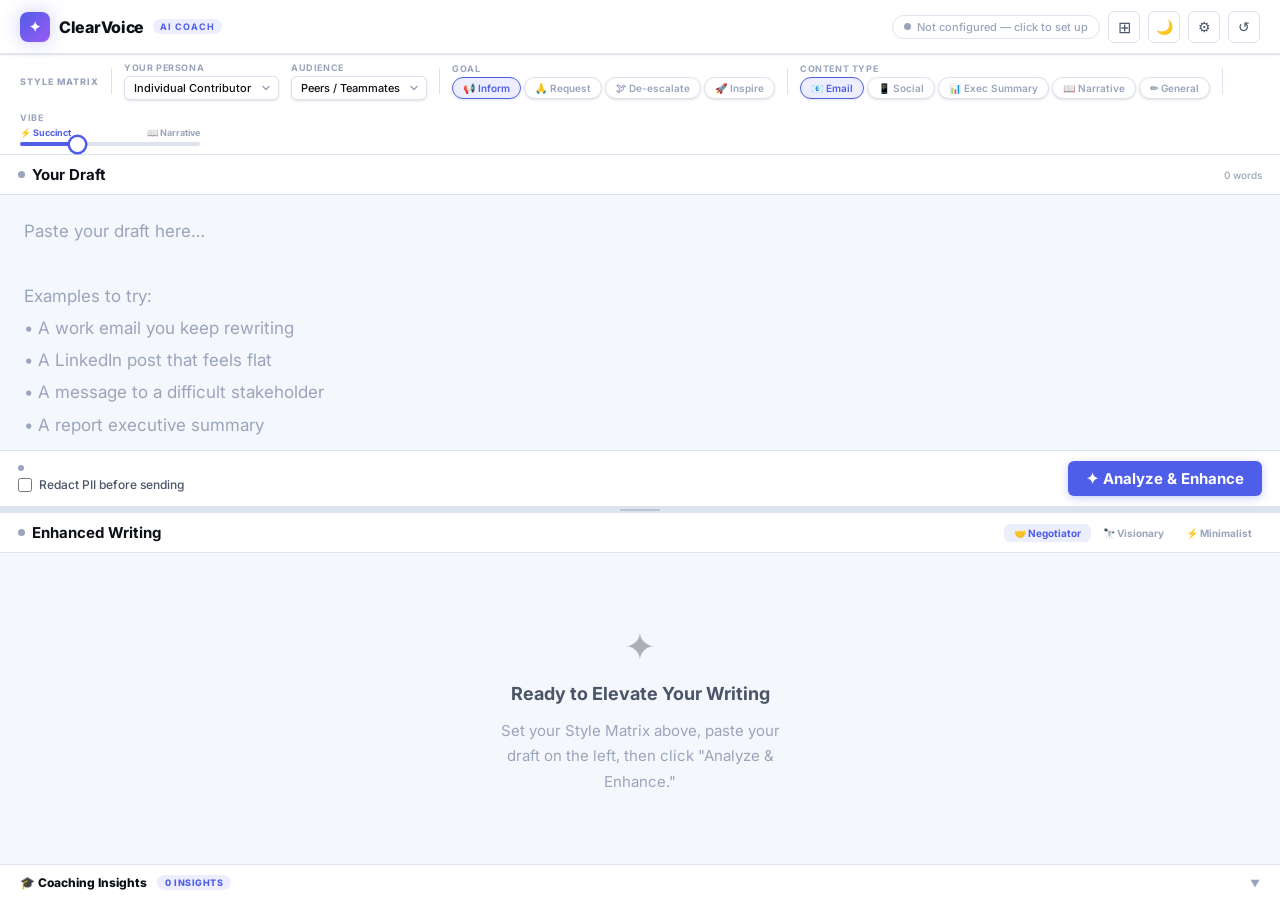
==== commit 20b5ce3f: "modified:   css/styles.css 	modified:   index.html 	modified:   js/app.js 	new file:   js/privacy.js" ====
--- a/index.html
+++ b/index.html
@@ -60,10 +60,14 @@
   </div>
 
   <div class="header-right">
+    <span class="usage-counter" id="usageCounter" title="Analyses run on shared key">✦ <span id="usageCount">0</span>/50 uses</span>
     <div class="api-pill" onclick="openSettings()" title="API Settings">
       <span class="dot" id="apiDot"></span>
       <span id="apiLabel">Not configured — click to set up</span>
     </div>
+    <a  class="icon-btn" href="https://github.com/Sushegaad/Professional-Writing-Wizard"
+        target="_blank" rel="noopener" title="View source on GitHub"
+        style="text-decoration:none;font-size:16px;">⊞</a>
     <button class="icon-btn" id="themeBtn"   onclick="toggleTheme()"  title="Toggle Dark / Light Mode">🌙</button>
     <button class="icon-btn" id="settingsIconBtn" onclick="openSettings()" title="Settings">⚙</button>
     <button class="icon-btn" onclick="resetAll()"    title="Clear All">↺</button>
@@ -174,9 +178,16 @@
     </div>
 
     <div class="pane-foot">
-      <div class="model-badge">
-        <span id="mbDot" style="width:6px;height:6px;border-radius:50%;background:var(--text-3);display:inline-block;transition:.2s;"></span>
-        <span id="mbText"></span>
+      <div style="display:flex;flex-direction:column;gap:6px;">
+        <div class="model-badge">
+          <span id="mbDot" style="width:6px;height:6px;border-radius:50%;background:var(--text-3);display:inline-block;transition:.2s;"></span>
+          <span id="mbText"></span>
+        </div>
+        <div class="pii-row">
+          <input type="checkbox" id="piiToggle" onchange="onPiiToggle()">
+          <label for="piiToggle">Redact PII before sending</label>
+          <span class="pii-badge" id="piiBadge" style="display:none;"></span>
+        </div>
       </div>
       <button class="btn btn-accent" id="analyzeBtn" onclick="runAnalysis()">
         ✦ Analyze &amp; Enhance
@@ -296,71 +307,80 @@
 <div class="toast-zone" id="toastZone"></div>
 
 <!-- ═══════════════════════════════════════════════════════════
-     SCRIPTS  (load order matters: config → api → ui → app)
+     SCRIPTS  (load order matters: config → privacy → api → ui → app)
      ═══════════════════════════════════════════════════════════ -->
 <script src="js/config.js"></script>
+<script src="js/privacy.js"></script>
 <script src="js/api.js"></script>
 <script src="js/ui.js"></script>
 <script src="js/app.js"></script>
 
 <!-- ═══════════════════════════════════════════════════════════
-     PANE RESIZER — drag the centre divider to adjust split
+     PANE RESIZER — drag the horizontal divider to adjust split
      ═══════════════════════════════════════════════════════════ -->
 <script>
 (function () {
   const divider   = document.getElementById('paneDivider');
   const inputPane = document.getElementById('inputPane');
   const workspace = divider.parentElement;
-  let dragging = false, startX = 0, startW = 0;
+  let dragging = false, startY = 0, startH = 0;
+
+  function clamp(h, total) {
+    return Math.min(Math.max(h, 120), total - 120);
+  }
 
   divider.addEventListener('mousedown', function (e) {
     dragging = true;
-    startX   = e.clientX;
-    startW   = inputPane.getBoundingClientRect().width;
-    document.body.style.cursor    = 'col-resize';
+    startY   = e.clientY;
+    startH   = inputPane.getBoundingClientRect().height;
+    document.body.style.cursor    = 'row-resize';
     document.body.style.userSelect = 'none';
+    divider.classList.add('dragging');
     e.preventDefault();
   });
 
   document.addEventListener('mousemove', function (e) {
     if (!dragging) return;
-    const totalW = workspace.getBoundingClientRect().width;
-    const delta  = e.clientX - startX;
-    const newW   = Math.min(Math.max(startW + delta, 280), totalW - 280);
-    inputPane.style.flex = 'none';
-    inputPane.style.width = newW + 'px';
+    const totalH = workspace.getBoundingClientRect().height;
+    const newH   = clamp(startH + (e.clientY - startY), totalH);
+    inputPane.style.flex   = 'none';
+    inputPane.style.height = newH + 'px';
   });
 
   document.addEventListener('mouseup', function () {
     if (!dragging) return;
     dragging = false;
-    document.body.style.cursor     = '';
+    document.body.style.cursor    = '';
     document.body.style.userSelect = '';
+    divider.classList.remove('dragging');
   });
 
   // Touch support
   divider.addEventListener('touchstart', function (e) {
     dragging = true;
-    startX   = e.touches[0].clientX;
-    startW   = inputPane.getBoundingClientRect().width;
+    startY   = e.touches[0].clientY;
+    startH   = inputPane.getBoundingClientRect().height;
+    divider.classList.add('dragging');
     e.preventDefault();
   }, { passive: false });
 
   document.addEventListener('touchmove', function (e) {
     if (!dragging) return;
-    const totalW = workspace.getBoundingClientRect().width;
-    const delta  = e.touches[0].clientX - startX;
-    const newW   = Math.min(Math.max(startW + delta, 280), totalW - 280);
-    inputPane.style.flex  = 'none';
-    inputPane.style.width = newW + 'px';
+    const totalH = workspace.getBoundingClientRect().height;
+    const newH   = clamp(startH + (e.touches[0].clientY - startY), totalH);
+    inputPane.style.flex   = 'none';
+    inputPane.style.height = newH + 'px';
   }, { passive: false });
 
-  document.addEventListener('touchend', function () { dragging = false; });
+  document.addEventListener('touchend', function () {
+    dragging = false;
+    divider.classList.remove('dragging');
+  });
 
   // Double-click resets to 50/50
   divider.addEventListener('dblclick', function () {
-    inputPane.style.flex  = '1';
-    inputPane.style.width = '';
+    inputPane.style.flex   = '1';
+    inputPane.style.height = '';
   });
 })();
 </script>
--- a/css/styles.css
+++ b/css/styles.css
@@ -118,6 +118,11 @@
   display: flex;
   flex-direction: column;
   transition: background var(--t), color var(--t);
+  /* Font sharpness */
+  -webkit-font-smoothing : antialiased;
+  -moz-osx-font-smoothing: grayscale;
+  text-rendering         : optimizeLegibility;
+  font-feature-settings  : "kern" 1, "liga" 1;
 }
 
 /* ── Header ──────────────────────────────────────────────── */
@@ -147,7 +152,7 @@
   box-shadow: 0 0 18px var(--acc-glow);
 }
 
-.logo-name  { font-size: 15px; font-weight: 800; color: var(--text-1); letter-spacing: -.3px; }
+.logo-name  { font-size: 16px; font-weight: 800; color: var(--text-1); letter-spacing: -.3px; }
 
 .logo-tag {
   font-size: 9px; font-weight: 700; letter-spacing: 1px; text-transform: uppercase;
@@ -254,14 +259,14 @@
   box-shadow: 0 0 0 4px var(--acc-glow), 0 1px 4px rgba(0,0,0,0.2);
 }
 
-/* ── Workspace (main split) ──────────────────────────────── */
+/* ── Workspace (vertical split — top/bottom panes) ──────── */
 .workspace {
-  display: flex; flex: 1; min-height: 0; overflow: hidden;
+  display: flex; flex-direction: column; flex: 1; min-height: 0; overflow: hidden;
 }
 
 /* ── Pane ────────────────────────────────────────────────── */
-.pane { display: flex; flex-direction: column; flex: 1; min-width: 0; overflow: hidden; }
-.pane-input { border-right: 1px solid var(--border); }
+.pane { display: flex; flex-direction: column; flex: 1; min-height: 0; min-width: 0; overflow: hidden; }
+.pane-input { border-bottom: 1px solid var(--border); }
 
 .pane-head {
   display: flex; align-items: center; justify-content: space-between;
@@ -269,7 +274,7 @@
   background: var(--bg-alt); flex-shrink: 0;
 }
 
-.pane-title { display: flex; align-items: center; gap: 7px; font-size: 13px; font-weight: 700; }
+.pane-title { display: flex; align-items: center; gap: 7px; font-size: 15px; font-weight: 700; }
 
 .status-dot {
   width: 7px; height: 7px; border-radius: 50%;
@@ -298,15 +303,15 @@
 textarea.draft {
   width: 100%; height: 100%; resize: none; border: none; outline: none;
   background: var(--bg); color: var(--text-1);
-  font-family: inherit; font-size: 15px; line-height: 1.8;
+  font-family: inherit; font-size: 17px; line-height: 1.8; font-weight: 450;
   padding: 20px 24px; overflow-y: auto;
 }
-textarea.draft::placeholder { color: var(--text-3); line-height: 1.9; }
-
-/* ── Pane Divider (drag-to-resize) ───────────────────────── */
+textarea.draft::placeholder { color: var(--text-3); line-height: 1.9; font-weight: 400; }
+
+/* ── Pane Divider (horizontal drag-to-resize) ────────────── */
 .pane-divider {
-  width: 6px; flex-shrink: 0; background: var(--border);
-  cursor: col-resize; position: relative; z-index: 10;
+  height: 6px; width: 100%; flex-shrink: 0; background: var(--border);
+  cursor: row-resize; position: relative; z-index: 10;
   transition: background var(--t);
   display: flex; align-items: center; justify-content: center;
 }
@@ -314,7 +319,7 @@
 .pane-divider.dragging { background: var(--accent); }
 
 .pane-divider-handle {
-  width: 2px; height: 40px; border-radius: 2px;
+  height: 2px; width: 40px; border-radius: 2px;
   background: var(--text-3); opacity: 0.5;
   pointer-events: none; transition: opacity var(--t);
 }
@@ -324,7 +329,7 @@
 /* ── Heatmap Layer ───────────────────────────────────────── */
 .heatmap-layer {
   display: none; position: absolute; inset: 0; overflow-y: auto;
-  padding: 20px 24px; font-family: inherit; font-size: 15px; line-height: 1.8;
+  padding: 20px 24px; font-family: inherit; font-size: 17px; line-height: 1.8;
   color: var(--text-1); white-space: pre-wrap; word-wrap: break-word;
   background: var(--bg);
 }
@@ -365,7 +370,7 @@
 .btn {
   display: inline-flex; align-items: center; gap: 6px;
   border: none; border-radius: var(--r-sm); font-family: inherit;
-  font-size: 13px; font-weight: 700; cursor: pointer; transition: var(--t);
+  font-size: 15px; font-weight: 700; cursor: pointer; transition: var(--t);
   white-space: nowrap;
 }
 
@@ -407,7 +412,7 @@
 }
 .var-card-name { font-size: 14px; font-weight: 800; margin-bottom: 3px; }
 .var-card-tag  { font-size: 11px; color: var(--text-2); }
-.var-text      { font-size: 15px; line-height: 1.85; white-space: pre-wrap; word-break: break-word; }
+.var-text      { font-size: 17px; line-height: 1.85; white-space: pre-wrap; word-break: break-word; font-weight: 420; }
 
 /* ── Empty State ─────────────────────────────────────────── */
 .empty {
@@ -416,8 +421,8 @@
   text-align: center; padding: 40px;
 }
 .empty-icon { font-size: 38px; opacity: 0.3; }
-.empty h3   { font-size: 16px; font-weight: 700; color: var(--text-2); }
-.empty p    { font-size: 13px; color: var(--text-3); max-width: 280px; line-height: 1.7; }
+.empty h3   { font-size: 18px; font-weight: 700; color: var(--text-2); }
+.empty p    { font-size: 15px; color: var(--text-3); max-width: 300px; line-height: 1.7; }
 
 /* ── Loading ─────────────────────────────────────────────── */
 .loading-mask {
@@ -531,7 +536,51 @@
   font-size: 11px; font-weight: 700; color: var(--green);
   background: var(--green-l); padding: 1px 6px; border-radius: 3px;
 }
-.insight-reason { color: var(--text-2); line-height: 1.6; font-size: 12px; }
+.insight-reason { color: var(--text-2); line-height: 1.6; font-size: 13px; }
+
+/* ── Insight Accept / Decline actions ───────────────────── */
+.insight-actions {
+  display: flex; gap: 5px; margin-top: 8px; flex-wrap: wrap;
+}
+.ins-btn {
+  display: inline-flex; align-items: center; gap: 4px;
+  font-family: inherit; font-size: 11px; font-weight: 700;
+  padding: 3px 9px; border-radius: var(--r-sm); cursor: pointer;
+  border: 1px solid var(--border); transition: var(--t);
+  letter-spacing: .3px;
+}
+.ins-accept {
+  background: var(--green-l); color: var(--green); border-color: var(--green);
+}
+.ins-accept:hover  { background: var(--green); color: white; }
+.ins-accept:disabled { opacity: 0.5; cursor: default; background: var(--green-l); color: var(--green); }
+.ins-decline {
+  background: var(--surface); color: var(--text-3); border-color: var(--border);
+}
+.ins-decline:hover { background: var(--red-l); color: var(--red); border-color: var(--red); }
+.insight-accepted .ins-accept { background: var(--green); color: white; pointer-events: none; }
+
+/* ── PII Redaction checkbox row ─────────────────────────── */
+.pii-row {
+  display: flex; align-items: center; gap: 7px;
+  font-size: 12px; color: var(--text-2); font-weight: 500; user-select: none;
+}
+.pii-row input[type=checkbox] { width: 14px; height: 14px; accent-color: var(--accent); cursor: pointer; }
+.pii-row label { cursor: pointer; }
+.pii-badge {
+  font-size: 10px; font-weight: 700; padding: 1px 7px; border-radius: 20px;
+  background: var(--yellow-l); color: var(--yellow); border: 1px solid var(--yellow);
+  animation: fadeIn .25s ease-out;
+}
+@keyframes fadeIn { from { opacity: 0; transform: scale(.92); } to { opacity: 1; transform: scale(1); } }
+
+/* ── Usage counter pill ─────────────────────────────────── */
+.usage-counter {
+  display: none; font-size: 11px; font-weight: 600; color: var(--text-3);
+  background: var(--s-raised); border: 1px solid var(--border);
+  padding: 3px 10px; border-radius: 20px; white-space: nowrap;
+}
+.usage-counter.show { display: inline-flex; align-items: center; gap: 5px; }
 
 /* ── Settings Modal ──────────────────────────────────────── */
 .overlay { display: none; position: fixed; inset: 0; background: rgba(0,0,0,0.5); backdrop-filter: blur(5px); z-index: 200; align-items: center; justify-content: center; }
@@ -603,10 +652,10 @@
 
 /* ── Responsive ──────────────────────────────────────────── */
 @media (max-width: 700px) {
-  .workspace    { flex-direction: column; }
-  .pane-input   { border-right: none; border-bottom: 1px solid var(--border); }
+  /* Panes are already vertical — just hide divider on very small screens */
   .pane-divider { display: none; }
   .matrix-bar   { gap: 8px; }
   .logo-tag     { display: none; }
   .pill-group   { flex-wrap: wrap; }
-}
+  .usage-counter { display: none !important; }
+}
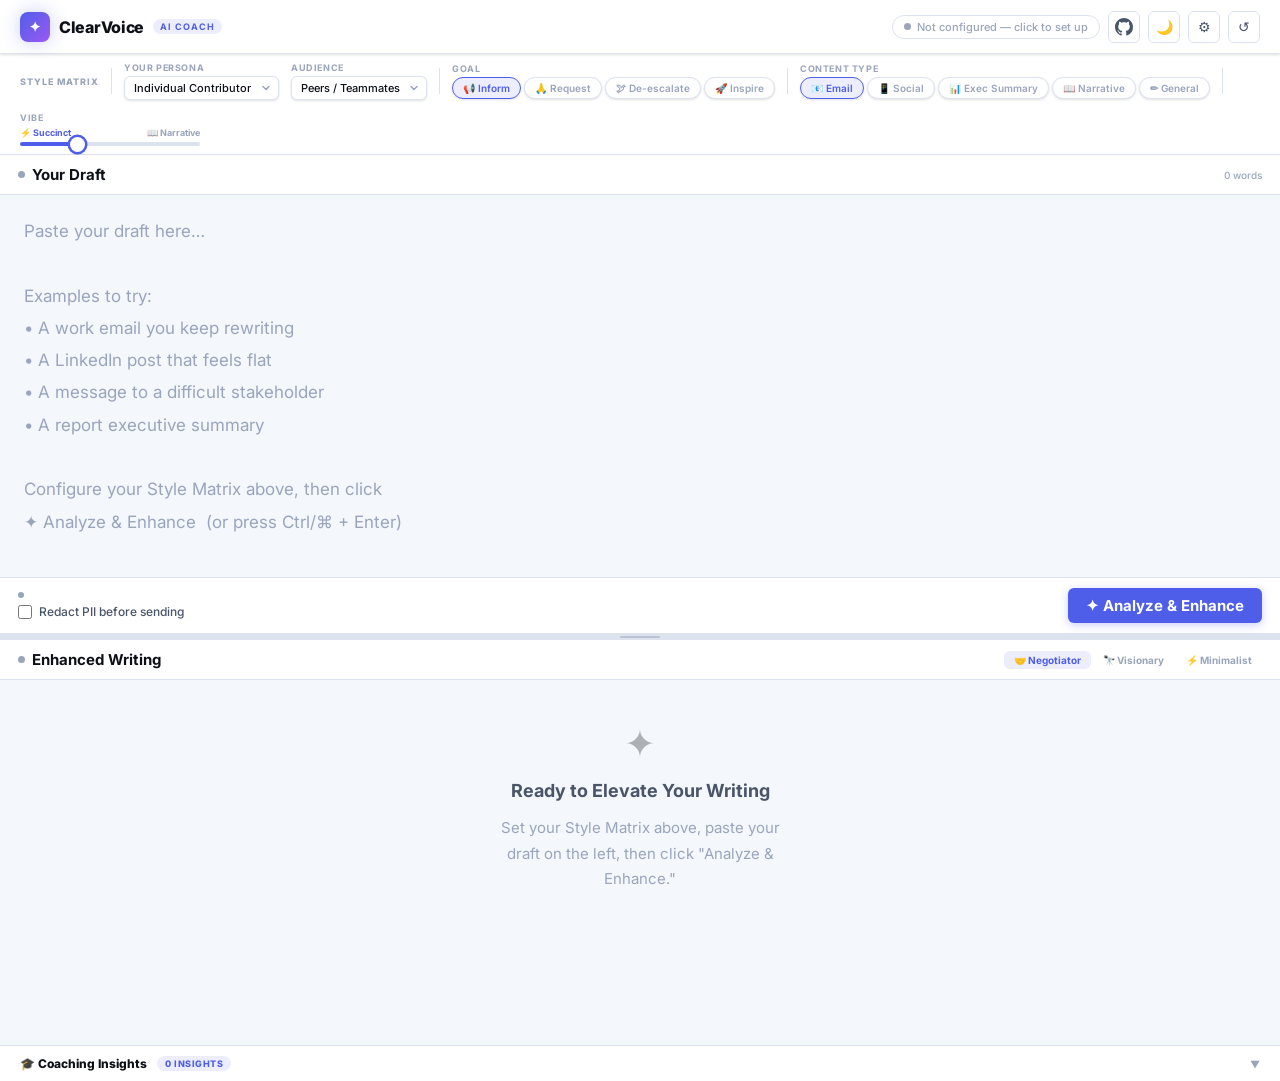
==== commit 99ef1ec7: "modified:   css/styles.css 	modified:   index.html 	modified:   js/app.js" ====
--- a/index.html
+++ b/index.html
@@ -65,9 +65,22 @@
       <span class="dot" id="apiDot"></span>
       <span id="apiLabel">Not configured — click to set up</span>
     </div>
-    <a  class="icon-btn" href="https://github.com/Sushegaad/Professional-Writing-Wizard"
+    <a  class="icon-btn github-btn" href="https://github.com/Sushegaad/Professional-Writing-Wizard"
         target="_blank" rel="noopener" title="View source on GitHub"
-        style="text-decoration:none;font-size:16px;">⊞</a>
+        style="text-decoration:none;">
+      <svg height="18" viewBox="0 0 16 16" width="18" fill="currentColor" aria-hidden="true"
+           xmlns="http://www.w3.org/2000/svg">
+        <path d="M8 0C3.58 0 0 3.58 0 8c0 3.54 2.29 6.53 5.47 7.59.4.07.55-.17.55-.38
+                 0-.19-.01-.82-.01-1.49-2.01.37-2.53-.49-2.69-.94-.09-.23-.48-.94-.82-1.13
+                 -.28-.15-.68-.52-.01-.53.63-.01 1.08.58 1.23.82.72 1.21 1.87.87 2.33.66
+                 .07-.52.28-.87.51-1.07-1.78-.2-3.64-.89-3.64-3.95 0-.87.31-1.59.82-2.15
+                 -.08-.2-.36-1.02.08-2.12 0 0 .67-.21 2.2.82.64-.18 1.32-.27 2-.27
+                 .68 0 1.36.09 2 .27 1.53-1.04 2.2-.82 2.2-.82.44 1.1.16 1.92.08 2.12
+                 .51.56.82 1.27.82 2.15 0 3.07-1.87 3.75-3.65 3.95.29.25.54.73.54 1.48
+                 0 1.07-.01 1.93-.01 2.2 0 .21.15.46.55.38A8.013 8.013 0 0016 8
+                 c0-4.42-3.58-8-8-8z"/>
+      </svg>
+    </a>
     <button class="icon-btn" id="themeBtn"   onclick="toggleTheme()"  title="Toggle Dark / Light Mode">🌙</button>
     <button class="icon-btn" id="settingsIconBtn" onclick="openSettings()" title="Settings">⚙</button>
     <button class="icon-btn" onclick="resetAll()"    title="Clear All">↺</button>
--- a/css/styles.css
+++ b/css/styles.css
@@ -5,7 +5,8 @@
 
 /* ── Reset ───────────────────────────────────────────────── */
 *, *::before, *::after { box-sizing: border-box; margin: 0; padding: 0; }
-html, body { height: 100%; overflow: hidden; }
+html { height: 100%; }
+body { min-height: 100%; overflow-y: auto; }
 
 /* ── Light Theme Variables (default) ───────────────────────── */
 :root {
@@ -261,11 +262,11 @@
 
 /* ── Workspace (vertical split — top/bottom panes) ──────── */
 .workspace {
-  display: flex; flex-direction: column; flex: 1; min-height: 0; overflow: hidden;
+  display: flex; flex-direction: column; flex: 1; min-height: 0; overflow: visible;
 }
 
 /* ── Pane ────────────────────────────────────────────────── */
-.pane { display: flex; flex-direction: column; flex: 1; min-height: 0; min-width: 0; overflow: hidden; }
+.pane { display: flex; flex-direction: column; flex: 1; min-height: 45vh; min-width: 0; overflow: visible; }
 .pane-input { border-bottom: 1px solid var(--border); }
 
 .pane-head {
@@ -298,13 +299,15 @@
 
 .wc { font-size: 10px; color: var(--text-3); font-variant-numeric: tabular-nums; font-weight: 500; }
 
-.pane-body { flex: 1; overflow: hidden; position: relative; background: var(--bg); }
+.pane-body { flex: 1; min-height: 0; overflow-y: auto; position: relative; background: var(--bg); }
 
 textarea.draft {
-  width: 100%; height: 100%; resize: none; border: none; outline: none;
+  width: 100%; min-height: 42vh; resize: none; border: none; outline: none;
   background: var(--bg); color: var(--text-1);
   font-family: inherit; font-size: 17px; line-height: 1.8; font-weight: 450;
   padding: 20px 24px; overflow-y: auto;
+  /* fill parent flex container */
+  flex: 1;
 }
 textarea.draft::placeholder { color: var(--text-3); line-height: 1.9; font-weight: 400; }
 
@@ -328,7 +331,8 @@
 
 /* ── Heatmap Layer ───────────────────────────────────────── */
 .heatmap-layer {
-  display: none; position: absolute; inset: 0; overflow-y: auto;
+  display: none;
+  width: 100%; min-height: 42vh;
   padding: 20px 24px; font-family: inherit; font-size: 17px; line-height: 1.8;
   color: var(--text-1); white-space: pre-wrap; word-wrap: break-word;
   background: var(--bg);
@@ -401,7 +405,7 @@
 .var-tab.active { background: var(--acc-light); color: var(--accent); }
 
 /* ── Output Pane Content ─────────────────────────────────── */
-#outScroll { height: 100%; overflow-y: auto; padding: 18px 22px; }
+#outScroll { min-height: 42vh; overflow-y: auto; padding: 20px 24px; }
 
 .var-card       { display: none; }
 .var-card.show  { display: block; }
@@ -645,10 +649,16 @@
 @keyframes slideRight { from { transform: translateX(120%); opacity: 0; } to { transform: translateX(0); opacity: 1; } }
 
 /* ── Scrollbars ──────────────────────────────────────────── */
-::-webkit-scrollbar       { width: 5px; height: 5px; }
-::-webkit-scrollbar-track { background: transparent; }
-::-webkit-scrollbar-thumb { background: var(--border); border-radius: 3px; }
-::-webkit-scrollbar-thumb:hover { background: var(--text-3); }
+::-webkit-scrollbar       { width: 8px; height: 8px; }
+::-webkit-scrollbar-track { background: var(--s-raised); border-radius: 4px; }
+::-webkit-scrollbar-thumb {
+  background: var(--text-3); border-radius: 4px;
+  border: 2px solid var(--s-raised);
+}
+::-webkit-scrollbar-thumb:hover { background: var(--text-2); }
+::-webkit-scrollbar-corner { background: var(--s-raised); }
+/* Firefox scrollbar */
+* { scrollbar-width: thin; scrollbar-color: var(--text-3) var(--s-raised); }
 
 /* ── Responsive ──────────────────────────────────────────── */
 @media (max-width: 700px) {
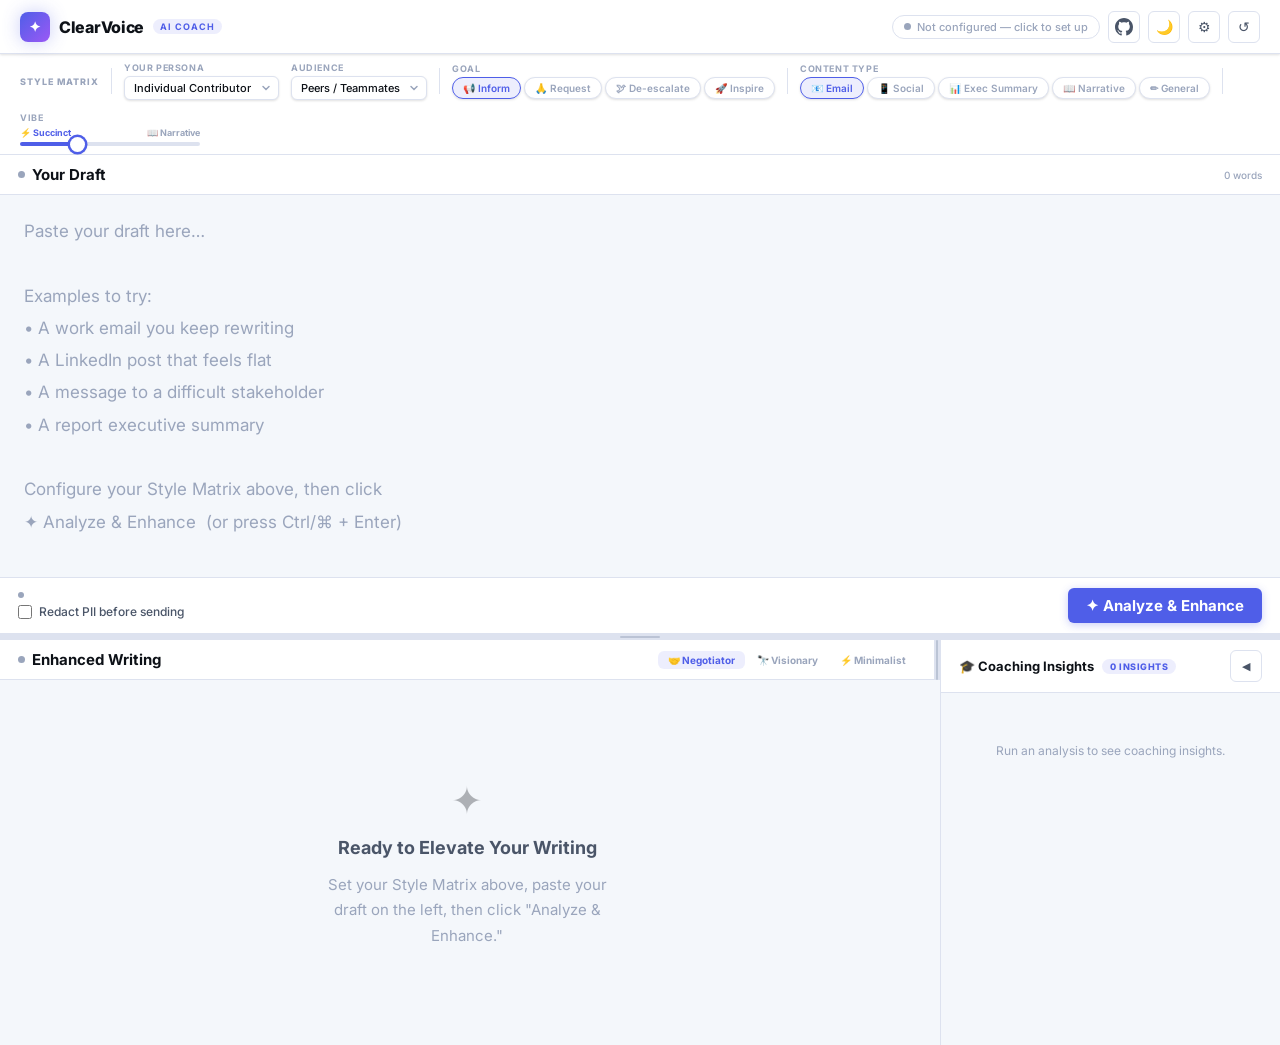
==== commit dde4f911: "modified:   README.md 	modified:   css/styles.css 	modified:   index.html" ====
--- a/index.html
+++ b/index.html
@@ -213,70 +213,101 @@
     <div class="pane-divider-handle"></div>
   </div>
 
-  <!-- ── OUTPUT PANE ────────────────────────────────────── -->
-  <div class="pane" id="outputPane">
-    <div class="pane-head">
-      <div class="pane-title">
-        <div class="status-dot" id="dotOut"></div>
-        Enhanced Writing
-      </div>
-      <div class="pane-actions">
-        <div class="var-tabs" id="varTabs">
-          <button class="var-tab active" data-i="0" onclick="switchVar(this,0)">🤝 Negotiator</button>
-          <button class="var-tab"        data-i="1" onclick="switchVar(this,1)">🔭 Visionary</button>
-          <button class="var-tab"        data-i="2" onclick="switchVar(this,2)">⚡ Minimalist</button>
-        </div>
-      </div>
-    </div>
-
-    <div class="pane-body" style="overflow:hidden;">
-      <!-- Loading overlay (scoped to output pane) -->
-      <div class="loading-mask" id="loadMask">
-        <div class="spinner"></div>
-        <div class="loading-msg" id="loadMsg">Analyzing your writing…</div>
-      </div>
-
-      <!-- Empty state (initial) -->
-      <div class="empty" id="emptyState" style="height:100%;">
-        <div class="empty-icon">✦</div>
-        <h3>Ready to Elevate Your Writing</h3>
-        <p>Set your Style Matrix above, paste your draft on the left, then click "Analyze & Enhance."</p>
-      </div>
-
-      <!-- Results container (shown after analysis) -->
-      <div id="outScroll" style="display:none;">
-        <div class="var-card show" id="vc0">
-          <div class="var-card-head">
-            <div class="var-card-name">🤝 The Negotiator</div>
-            <div class="var-card-tag">Persuasive, empathetic, and strategically warm</div>
+  <!-- ── OUTPUT ROW: Enhanced Writing + Coaching Insights side-by-side ── -->
+  <div class="output-row" id="outputRow">
+
+    <!-- ── ENHANCED WRITING PANE ──────────────────────────── -->
+    <div class="pane" id="outputPane">
+      <div class="pane-head">
+        <div class="pane-title">
+          <div class="status-dot" id="dotOut"></div>
+          Enhanced Writing
+        </div>
+        <div class="pane-actions">
+          <div class="var-tabs" id="varTabs">
+            <button class="var-tab active" data-i="0" onclick="switchVar(this,0)">🤝 Negotiator</button>
+            <button class="var-tab"        data-i="1" onclick="switchVar(this,1)">🔭 Visionary</button>
+            <button class="var-tab"        data-i="2" onclick="switchVar(this,2)">⚡ Minimalist</button>
           </div>
-          <div class="var-text" id="vt0"></div>
-        </div>
-        <div class="var-card" id="vc1">
-          <div class="var-card-head">
-            <div class="var-card-name">🔭 The Visionary</div>
-            <div class="var-card-tag">Bold, inspiring, and forward-thinking</div>
+        </div>
+      </div>
+
+      <div class="pane-body">
+        <!-- Loading overlay (scoped to output pane) -->
+        <div class="loading-mask" id="loadMask">
+          <div class="spinner"></div>
+          <div class="loading-msg" id="loadMsg">Analyzing your writing…</div>
+        </div>
+
+        <!-- Empty state (initial) -->
+        <div class="empty" id="emptyState" style="height:100%;">
+          <div class="empty-icon">✦</div>
+          <h3>Ready to Elevate Your Writing</h3>
+          <p>Set your Style Matrix above, paste your draft on the left, then click "Analyze & Enhance."</p>
+        </div>
+
+        <!-- Results container (shown after analysis) -->
+        <div id="outScroll" style="display:none;">
+          <div class="var-card show" id="vc0">
+            <div class="var-card-head">
+              <div class="var-card-name">🤝 The Negotiator</div>
+              <div class="var-card-tag">Persuasive, empathetic, and strategically warm</div>
+            </div>
+            <div class="var-text" id="vt0"></div>
           </div>
-          <div class="var-text" id="vt1"></div>
-        </div>
-        <div class="var-card" id="vc2">
-          <div class="var-card-head">
-            <div class="var-card-name">⚡ The Minimalist</div>
-            <div class="var-card-tag">Direct, efficient, respects the reader's time</div>
+          <div class="var-card" id="vc1">
+            <div class="var-card-head">
+              <div class="var-card-name">🔭 The Visionary</div>
+              <div class="var-card-tag">Bold, inspiring, and forward-thinking</div>
+            </div>
+            <div class="var-text" id="vt1"></div>
           </div>
-          <div class="var-text" id="vt2"></div>
-        </div>
-      </div>
-    </div>
-
-    <div class="pane-foot" id="outFoot" style="display:none;">
-      <div style="display:flex;gap:7px;">
-        <button class="btn btn-ghost" onclick="copyVar()">📋 Copy</button>
-        <button class="btn btn-ghost" onclick="exportInsights()">📥 Export Report</button>
-      </div>
-      <button class="btn btn-accent" onclick="acceptVar()">✓ Accept Version</button>
-    </div>
-  </div>
+          <div class="var-card" id="vc2">
+            <div class="var-card-head">
+              <div class="var-card-name">⚡ The Minimalist</div>
+              <div class="var-card-tag">Direct, efficient, respects the reader's time</div>
+            </div>
+            <div class="var-text" id="vt2"></div>
+          </div>
+        </div>
+      </div>
+
+      <div class="pane-foot" id="outFoot" style="display:none;">
+        <div style="display:flex;gap:7px;">
+          <button class="btn btn-ghost" onclick="copyVar()">📋 Copy</button>
+          <button class="btn btn-ghost" onclick="exportInsights()">📥 Export Report</button>
+        </div>
+        <button class="btn btn-accent" onclick="acceptVar()">✓ Accept Version</button>
+      </div>
+    </div>
+
+    <!-- ── VERTICAL DRAG DIVIDER (col-resize) ─────────────── -->
+    <div class="pane-divider-x" id="outputDivider" title="Drag to resize · double-click to reset">
+      <div class="pane-divider-handle-x"></div>
+    </div>
+
+    <!-- ── COACHING INSIGHTS PANE ─────────────────────────── -->
+    <div class="pane pane-coaching why-panel" id="whyPanel">
+      <div class="pane-head">
+        <div class="pane-title" style="font-size:13px;gap:8px;">
+          🎓 Coaching Insights
+          <span class="why-badge" id="whyBadge">0 insights</span>
+        </div>
+        <div class="pane-actions">
+          <div class="score-preview" id="scorePreview"></div>
+          <button class="icon-btn coach-collapse-btn" id="coachCollapseBtn"
+                  onclick="toggleCoachPanel()" title="Collapse coaching panel">◀</button>
+        </div>
+      </div>
+      <div class="why-body" id="whyBody">
+        <div class="scores-row" id="scoresRow"></div>
+        <div class="insights"   id="insightsList">
+          <div class="empty-insights">Run an analysis to see coaching insights.</div>
+        </div>
+      </div>
+    </div>
+
+  </div><!-- end .output-row -->
 </div><!-- end .workspace -->
 
 <!-- ═══════════════════════════════════════════════════════════
@@ -293,28 +324,6 @@
 </div>
 
 <!-- ═══════════════════════════════════════════════════════════
-     COACHING / WHY PANEL
-     ═══════════════════════════════════════════════════════════ -->
-<div class="why-panel" id="whyPanel">
-  <div class="why-head" onclick="toggleWhy()">
-    <div class="why-head-left">
-      <div class="why-title">🎓 Coaching Insights</div>
-      <div class="why-badge" id="whyBadge">0 insights</div>
-    </div>
-    <div class="why-head-right">
-      <div class="score-preview" id="scorePreview"></div>
-      <div class="why-arrow">▼</div>
-    </div>
-  </div>
-  <div class="why-body">
-    <div class="scores-row"  id="scoresRow"></div>
-    <div class="insights"    id="insightsList">
-      <div class="empty-insights">Run an analysis to see coaching insights.</div>
-    </div>
-  </div>
-</div>
-
-<!-- ═══════════════════════════════════════════════════════════
      TOAST NOTIFICATIONS
      ═══════════════════════════════════════════════════════════ -->
 <div class="toast-zone" id="toastZone"></div>
@@ -329,73 +338,103 @@
 <script src="js/app.js"></script>
 
 <!-- ═══════════════════════════════════════════════════════════
-     PANE RESIZER — drag the horizontal divider to adjust split
+     PANE RESIZERS — Y-axis (input/output split) and
+                     X-axis (enhanced writing / coaching split)
      ═══════════════════════════════════════════════════════════ -->
 <script>
+// ── Y-axis resizer: input pane vs output row ─────────────────
 (function () {
   const divider   = document.getElementById('paneDivider');
   const inputPane = document.getElementById('inputPane');
   const workspace = divider.parentElement;
   let dragging = false, startY = 0, startH = 0;
 
-  function clamp(h, total) {
-    return Math.min(Math.max(h, 120), total - 120);
-  }
+  function clamp(h, total) { return Math.min(Math.max(h, 120), total - 120); }
 
   divider.addEventListener('mousedown', function (e) {
-    dragging = true;
-    startY   = e.clientY;
-    startH   = inputPane.getBoundingClientRect().height;
-    document.body.style.cursor    = 'row-resize';
+    dragging = true; startY = e.clientY;
+    startH = inputPane.getBoundingClientRect().height;
+    document.body.style.cursor = 'row-resize';
     document.body.style.userSelect = 'none';
-    divider.classList.add('dragging');
-    e.preventDefault();
-  });
-
+    divider.classList.add('dragging'); e.preventDefault();
+  });
   document.addEventListener('mousemove', function (e) {
     if (!dragging) return;
-    const totalH = workspace.getBoundingClientRect().height;
-    const newH   = clamp(startH + (e.clientY - startY), totalH);
-    inputPane.style.flex   = 'none';
-    inputPane.style.height = newH + 'px';
-  });
-
+    const newH = clamp(startH + (e.clientY - startY), workspace.getBoundingClientRect().height);
+    inputPane.style.flex = 'none'; inputPane.style.height = newH + 'px';
+  });
   document.addEventListener('mouseup', function () {
-    if (!dragging) return;
-    dragging = false;
-    document.body.style.cursor    = '';
-    document.body.style.userSelect = '';
+    if (!dragging) return; dragging = false;
+    document.body.style.cursor = ''; document.body.style.userSelect = '';
     divider.classList.remove('dragging');
   });
-
-  // Touch support
   divider.addEventListener('touchstart', function (e) {
-    dragging = true;
-    startY   = e.touches[0].clientY;
-    startH   = inputPane.getBoundingClientRect().height;
-    divider.classList.add('dragging');
-    e.preventDefault();
+    dragging = true; startY = e.touches[0].clientY;
+    startH = inputPane.getBoundingClientRect().height;
+    divider.classList.add('dragging'); e.preventDefault();
   }, { passive: false });
-
   document.addEventListener('touchmove', function (e) {
     if (!dragging) return;
-    const totalH = workspace.getBoundingClientRect().height;
-    const newH   = clamp(startH + (e.touches[0].clientY - startY), totalH);
-    inputPane.style.flex   = 'none';
-    inputPane.style.height = newH + 'px';
+    const newH = clamp(startH + (e.touches[0].clientY - startY), workspace.getBoundingClientRect().height);
+    inputPane.style.flex = 'none'; inputPane.style.height = newH + 'px';
   }, { passive: false });
-
-  document.addEventListener('touchend', function () {
-    dragging = false;
+  document.addEventListener('touchend', function () { dragging = false; divider.classList.remove('dragging'); });
+  divider.addEventListener('dblclick', function () { inputPane.style.flex = '1'; inputPane.style.height = ''; });
+})();
+
+// ── X-axis resizer: enhanced writing vs coaching insights ─────
+(function () {
+  const divider    = document.getElementById('outputDivider');
+  const coachPane  = document.getElementById('whyPanel');
+  const outputRow  = document.getElementById('outputRow');
+  let dragging = false, startX = 0, startW = 0;
+
+  function clamp(w, total) { return Math.min(Math.max(w, 180), total - 280); }
+
+  divider.addEventListener('mousedown', function (e) {
+    if (coachPane.classList.contains('collapsed')) return;
+    dragging = true; startX = e.clientX;
+    startW = coachPane.getBoundingClientRect().width;
+    document.body.style.cursor = 'col-resize';
+    document.body.style.userSelect = 'none';
+    divider.classList.add('dragging'); e.preventDefault();
+  });
+  document.addEventListener('mousemove', function (e) {
+    if (!dragging) return;
+    const total = outputRow.getBoundingClientRect().width;
+    const newW  = clamp(startW + (startX - e.clientX), total);
+    coachPane.style.width = newW + 'px';
+  });
+  document.addEventListener('mouseup', function () {
+    if (!dragging) return; dragging = false;
+    document.body.style.cursor = ''; document.body.style.userSelect = '';
     divider.classList.remove('dragging');
   });
-
-  // Double-click resets to 50/50
-  divider.addEventListener('dblclick', function () {
-    inputPane.style.flex   = '1';
-    inputPane.style.height = '';
-  });
+  divider.addEventListener('touchstart', function (e) {
+    if (coachPane.classList.contains('collapsed')) return;
+    dragging = true; startX = e.touches[0].clientX;
+    startW = coachPane.getBoundingClientRect().width;
+    divider.classList.add('dragging'); e.preventDefault();
+  }, { passive: false });
+  document.addEventListener('touchmove', function (e) {
+    if (!dragging) return;
+    const total = outputRow.getBoundingClientRect().width;
+    const newW  = clamp(startW + (startX - e.touches[0].clientX), total);
+    coachPane.style.width = newW + 'px';
+  }, { passive: false });
+  document.addEventListener('touchend', function () { dragging = false; divider.classList.remove('dragging'); });
+  divider.addEventListener('dblclick', function () { coachPane.style.width = ''; });
 })();
+
+// ── Toggle coaching panel collapse ───────────────────────────
+function toggleCoachPanel() {
+  const panel   = document.getElementById('whyPanel');
+  const btn     = document.getElementById('coachCollapseBtn');
+  const divider = document.getElementById('outputDivider');
+  const collapsed = panel.classList.toggle('collapsed');
+  if (btn) { btn.textContent = collapsed ? '▶' : '◀'; btn.title = collapsed ? 'Expand coaching panel' : 'Collapse coaching panel'; }
+  if (divider) divider.style.display = collapsed ? 'none' : '';
+}
 </script>
 
 </body>
--- a/css/styles.css
+++ b/css/styles.css
@@ -260,14 +260,19 @@
   box-shadow: 0 0 0 4px var(--acc-glow), 0 1px 4px rgba(0,0,0,0.2);
 }
 
-/* ── Workspace (vertical split — top/bottom panes) ──────── */
+/* ── Workspace (vertical: input on top, output-row below) ── */
 .workspace {
   display: flex; flex-direction: column; flex: 1; min-height: 0; overflow: visible;
 }
 
+/* ── Output row (horizontal: enhanced writing + coaching) ── */
+.output-row {
+  display: flex; flex-direction: row; flex: 1; min-height: 45vh; overflow: hidden;
+}
+
 /* ── Pane ────────────────────────────────────────────────── */
-.pane { display: flex; flex-direction: column; flex: 1; min-height: 45vh; min-width: 0; overflow: visible; }
-.pane-input { border-bottom: 1px solid var(--border); }
+.pane { display: flex; flex-direction: column; flex: 1; min-height: 0; min-width: 0; overflow: hidden; }
+.pane-input { min-height: 45vh; border-bottom: 1px solid var(--border); }
 
 .pane-head {
   display: flex; align-items: center; justify-content: space-between;
@@ -311,7 +316,7 @@
 }
 textarea.draft::placeholder { color: var(--text-3); line-height: 1.9; font-weight: 400; }
 
-/* ── Pane Divider (horizontal drag-to-resize) ────────────── */
+/* ── Pane Divider — Y-axis (row-resize, input vs output-row) */
 .pane-divider {
   height: 6px; width: 100%; flex-shrink: 0; background: var(--border);
   cursor: row-resize; position: relative; z-index: 10;
@@ -328,6 +333,24 @@
 }
 .pane-divider:hover .pane-divider-handle,
 .pane-divider.dragging .pane-divider-handle { opacity: 1; background: white; }
+
+/* ── Pane Divider — X-axis (col-resize, writing vs coaching) */
+.pane-divider-x {
+  width: 6px; height: 100%; flex-shrink: 0; background: var(--border);
+  cursor: col-resize; position: relative; z-index: 10;
+  transition: background var(--t);
+  display: flex; align-items: center; justify-content: center;
+}
+.pane-divider-x:hover,
+.pane-divider-x.dragging { background: var(--accent); }
+
+.pane-divider-handle-x {
+  width: 2px; height: 40px; border-radius: 2px;
+  background: var(--text-3); opacity: 0.5;
+  pointer-events: none; transition: opacity var(--t);
+}
+.pane-divider-x:hover .pane-divider-handle-x,
+.pane-divider-x.dragging .pane-divider-handle-x { opacity: 1; background: white; }
 
 /* ── Heatmap Layer ───────────────────────────────────────── */
 .heatmap-layer {
@@ -405,7 +428,7 @@
 .var-tab.active { background: var(--acc-light); color: var(--accent); }
 
 /* ── Output Pane Content ─────────────────────────────────── */
-#outScroll { min-height: 42vh; overflow-y: auto; padding: 20px 24px; }
+#outScroll { overflow-y: auto; padding: 20px 24px; }
 
 .var-card       { display: none; }
 .var-card.show  { display: block; }
@@ -458,32 +481,41 @@
 .hl-item   { display: flex; align-items: center; gap: 4px; color: var(--text-2); font-weight: 500; }
 .hl-dot    { width: 9px; height: 9px; border-radius: 2px; }
 
-/* ── Why / Coaching Panel ────────────────────────────────── */
-.why-panel {
-  border-top: 1px solid var(--border); background: var(--bg-alt); flex-shrink: 0;
-  box-shadow: 0 -1px 0 var(--border);
-}
-.why-head {
-  display: flex; align-items: center; justify-content: space-between;
-  padding: 10px 20px; cursor: pointer; user-select: none; transition: var(--t);
-}
-.why-head:hover { background: var(--s-hover); }
-
-.why-head-left  { display: flex; align-items: center; gap: 10px; }
-.why-title      { font-size: 12px; font-weight: 800; }
+/* ── Coaching Insights pane (side panel inside output-row) ── */
+.pane-coaching {
+  flex: none;          /* don't grow/shrink — output pane fills remaining space */
+  width: 340px;
+  min-width: 0;
+  overflow: hidden;
+  transition: width 0.22s cubic-bezier(.4,0,.2,1);
+  border-left: 1px solid var(--border);
+}
+
+/* Collapsed: zero width, invisible */
+.pane-coaching.collapsed {
+  width: 0 !important;
+  border-left: none;
+}
+
+/* Collapse toggle button arrow direction */
+.coach-collapse-btn { font-size: 11px; }
+
+/* Why-panel body — always visible (no open/close toggle needed) */
+.why-body {
+  flex: 1; overflow-y: auto;
+  padding: 14px 18px 20px;
+  display: flex; flex-direction: column; gap: 0;
+}
+
+/* why-badge inside pane-title */
 .why-badge {
   font-size: 9px; font-weight: 800; letter-spacing: .5px; text-transform: uppercase;
   padding: 2px 8px; border-radius: 20px;
   background: var(--acc-light); color: var(--accent);
 }
-.why-head-right { display: flex; align-items: center; gap: 12px; }
-.score-preview  { display: flex; gap: 8px; font-size: 10px; }
-
-.why-arrow { font-size: 10px; color: var(--text-3); transition: transform var(--t); }
-.why-panel.open .why-arrow { transform: rotate(180deg); }
-
-.why-body { display: none; padding: 0 20px 16px; max-height: 280px; overflow-y: auto; }
-.why-panel.open .why-body { display: block; }
+
+/* Score preview row in coaching pane header */
+.score-preview { display: flex; gap: 8px; font-size: 10px; }
 
 /* ── Score Cards ─────────────────────────────────────────── */
 .scores-row   { display: flex; gap: 10px; margin-bottom: 14px; padding-top: 6px; flex-wrap: wrap; }
@@ -660,12 +692,141 @@
 /* Firefox scrollbar */
 * { scrollbar-width: thin; scrollbar-color: var(--text-3) var(--s-raised); }
 
-/* ── Responsive ──────────────────────────────────────────── */
-@media (max-width: 700px) {
-  /* Panes are already vertical — just hide divider on very small screens */
-  .pane-divider { display: none; }
-  .matrix-bar   { gap: 8px; }
-  .logo-tag     { display: none; }
-  .pill-group   { flex-wrap: wrap; }
+/* ════════════════════════════════════════════════════════════
+   RESPONSIVE — Tablet & Mobile
+   ════════════════════════════════════════════════════════════ */
+
+/* ── Tablet landscape / small desktop (≤1024px) ─────────── */
+@media (max-width: 1024px) {
+  .pane-coaching { width: 280px; }
+  .var-tab { font-size: 9px; padding: 3px 7px; }
+}
+
+/* ── Tablet portrait (≤768px) ───────────────────────────── */
+@media (max-width: 768px) {
+  /* Stack output row vertically on tablets */
+  .output-row {
+    flex-direction: column;
+    min-height: 0;
+  }
+
+  /* Coaching becomes a horizontal strip at bottom */
+  .pane-coaching {
+    width: 100% !important;
+    height: 280px;
+    min-height: 0;
+    border-left: none;
+    border-top: 1px solid var(--border);
+    flex-shrink: 0;
+    transition: height 0.22s cubic-bezier(.4,0,.2,1);
+  }
+  .pane-coaching.collapsed {
+    width: 100% !important;
+    height: 44px !important; /* show header only */
+  }
+
+  /* Show expand icon pointing down on mobile (panel stacks below) */
+  .coach-collapse-btn { transform: rotate(90deg); }
+  .pane-coaching.collapsed .coach-collapse-btn { transform: rotate(-90deg); }
+
+  /* Hide X-axis divider (replaced by horizontal stacking) */
+  .pane-divider-x { display: none; }
+
+  /* Reduce pane min-heights for smaller screens */
+  .output-row .pane { min-height: 220px; }
+
+  /* Matrix bar: horizontally scrollable, no wrapping */
+  .matrix-bar {
+    flex-wrap: nowrap;
+    overflow-x: auto;
+    overflow-y: hidden;
+    -webkit-overflow-scrolling: touch;
+    gap: 8px;
+    padding: 6px 14px;
+    scrollbar-width: none;
+  }
+  .matrix-bar::-webkit-scrollbar { display: none; }
+  .mx-sep { display: none; }
+
+  /* Slightly smaller header on tablet */
+  .header { height: 48px; padding: 0 14px; }
+  .logo-tag { display: none; }
+  .api-pill { display: none; }  /* hide full pill, keep settings btn */
+
+  /* Adjust coaching why-body height */
+  .pane-coaching .why-body { max-height: 220px; }
+
+  /* Scores row scrolls horizontally */
+  .scores-row { flex-wrap: nowrap; overflow-x: auto; padding-bottom: 6px; scrollbar-width: none; }
+  .scores-row::-webkit-scrollbar { display: none; }
+}
+
+/* ── Mobile phone (≤480px) ──────────────────────────────── */
+@media (max-width: 480px) {
+  /* Header: compact */
+  .header { padding: 0 10px; }
+  .logo-name { font-size: 14px; }
+  .logo-mark { width: 26px; height: 26px; font-size: 12px; }
+  .icon-btn  { width: 30px; height: 30px; font-size: 12px; }
   .usage-counter { display: none !important; }
-}
+
+  /* Matrix bar: smaller text */
+  .matrix-label { display: none; }
+  .mx-sublabel  { font-size: 8px; }
+  select.mx-sel { font-size: 10px; min-width: 100px; padding: 3px 22px 3px 7px; }
+
+  /* Pill buttons: compact */
+  .pill-group { gap: 2px; }
+  .pill-btn   { font-size: 9px; padding: 3px 8px; }
+
+  /* Vibe slider: shorter */
+  .vibe-wrap { min-width: 130px; }
+
+  /* Input pane: min-height reduced for phone */
+  .pane-input { min-height: 200px; }
+  textarea.draft { font-size: 15px; min-height: 160px; }
+  .heatmap-layer { font-size: 15px; min-height: 160px; }
+
+  /* Pane head: tighter */
+  .pane-head { padding: 8px 12px; }
+  .pane-title { font-size: 13px; }
+  .pane-foot  { padding: 8px 12px; }
+
+  /* Output pane */
+  .output-row .pane { min-height: 180px; }
+
+  /* Coaching pane: taller on phone for readability */
+  .pane-coaching { height: 300px; }
+
+  /* Buttons: larger touch targets */
+  .btn { font-size: 13px; padding: 9px 14px; }
+  .btn-accent { width: 100%; justify-content: center; }
+
+  /* Footer: stack vertically */
+  .pane-foot { flex-direction: column; align-items: stretch; gap: 8px; }
+  .pane-foot > div { justify-content: stretch; }
+  .pane-foot .btn-ghost { flex: 1; justify-content: center; }
+  #outFoot > div { flex-wrap: wrap; }
+
+  /* Var tabs: scroll horizontally */
+  .var-tabs  { overflow-x: auto; scrollbar-width: none; }
+  .var-tabs::-webkit-scrollbar { display: none; }
+  .var-tab   { font-size: 9px; white-space: nowrap; }
+
+  /* Output text: slightly smaller */
+  .var-text { font-size: 15px; }
+
+  /* Score cards: smaller */
+  .score-card { min-width: 76px; padding: 8px 10px; }
+  .score-ring { width: 40px; height: 40px; }
+  .score-num  { font-size: 10px; }
+
+  /* Y-axis pane divider: larger touch target */
+  .pane-divider { height: 10px; }
+  .pane-divider-handle { width: 32px; }
+
+  /* Modal: full-width */
+  .modal { padding: 20px 16px; width: 100%; border-radius: var(--r-lg); }
+  .modal-title { font-size: 15px; }
+  .prov-btn { font-size: 11px; padding: 8px; }
+}
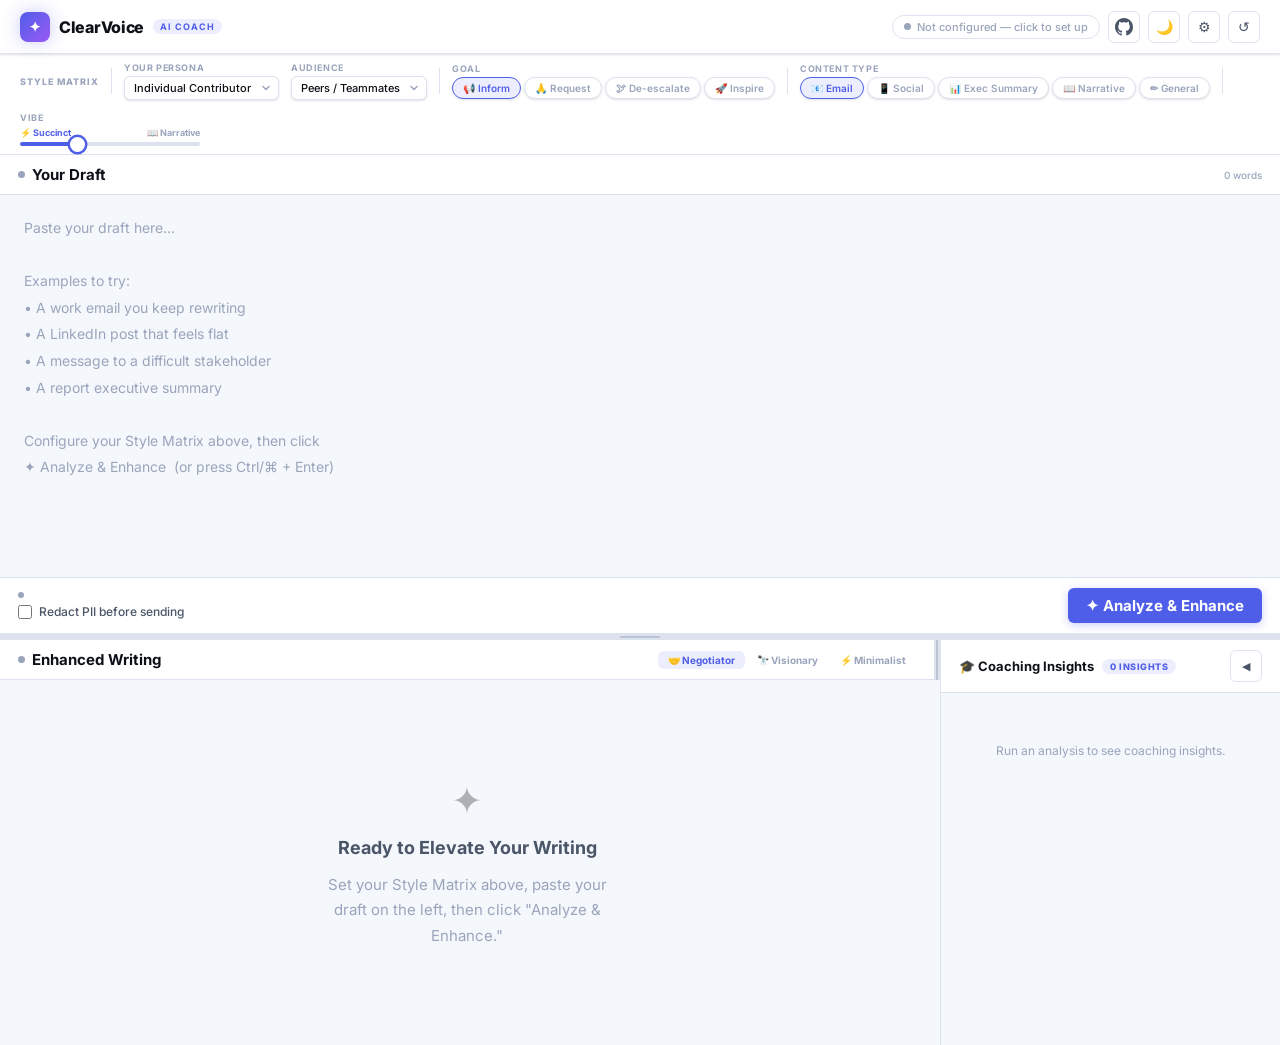
==== commit 509f6fae: "modified:   css/styles.css 	modified:   index.html" ====
--- a/index.html
+++ b/index.html
@@ -3,6 +3,7 @@
 <head>
   <meta charset="UTF-8">
   <meta name="viewport" content="width=device-width, initial-scale=1.0">
+  <meta name="google-site-verification" content="ngS8wu36B4P3ZyQBK7Q8rlwMd53-rFN55y8IFsFVApw" />
   <title>ClearVoice — AI Communication Coach</title>
   <meta name="description" content="AI-powered writing coach with tone heatmap, 3-variation rewrites, and coaching insights. Powered by Claude or GPT-4.">
   <link rel="preconnect" href="https://fonts.googleapis.com">
@@ -430,10 +431,12 @@
 function toggleCoachPanel() {
   const panel   = document.getElementById('whyPanel');
   const btn     = document.getElementById('coachCollapseBtn');
-  const divider = document.getElementById('outputDivider');
   const collapsed = panel.classList.toggle('collapsed');
-  if (btn) { btn.textContent = collapsed ? '▶' : '◀'; btn.title = collapsed ? 'Expand coaching panel' : 'Collapse coaching panel'; }
-  if (divider) divider.style.display = collapsed ? 'none' : '';
+  if (btn) {
+    btn.textContent = collapsed ? '▶' : '◀';
+    btn.title = collapsed ? 'Expand coaching panel' : 'Collapse coaching panel';
+  }
+  // Keep divider visible so user can see the boundary of the collapsed strip
 }
 </script>
 
--- a/css/styles.css
+++ b/css/styles.css
@@ -309,7 +309,7 @@
 textarea.draft {
   width: 100%; min-height: 42vh; resize: none; border: none; outline: none;
   background: var(--bg); color: var(--text-1);
-  font-family: inherit; font-size: 17px; line-height: 1.8; font-weight: 450;
+  font-family: inherit; font-size: 14px; line-height: 1.8; font-weight: 450;
   padding: 20px 24px; overflow-y: auto;
   /* fill parent flex container */
   flex: 1;
@@ -356,7 +356,7 @@
 .heatmap-layer {
   display: none;
   width: 100%; min-height: 42vh;
-  padding: 20px 24px; font-family: inherit; font-size: 17px; line-height: 1.8;
+  padding: 20px 24px; font-family: inherit; font-size: 14px; line-height: 1.8;
   color: var(--text-1); white-space: pre-wrap; word-wrap: break-word;
   background: var(--bg);
 }
@@ -439,7 +439,7 @@
 }
 .var-card-name { font-size: 14px; font-weight: 800; margin-bottom: 3px; }
 .var-card-tag  { font-size: 11px; color: var(--text-2); }
-.var-text      { font-size: 17px; line-height: 1.85; white-space: pre-wrap; word-break: break-word; font-weight: 420; }
+.var-text      { font-size: 14px; line-height: 1.85; white-space: pre-wrap; word-break: break-word; font-weight: 420; }
 
 /* ── Empty State ─────────────────────────────────────────── */
 .empty {
@@ -491,13 +491,32 @@
   border-left: 1px solid var(--border);
 }
 
-/* Collapsed: zero width, invisible */
+/* Collapsed: narrow 32px strip — button stays visible for re-expanding */
 .pane-coaching.collapsed {
-  width: 0 !important;
-  border-left: none;
-}
-
-/* Collapse toggle button arrow direction */
+  width: 32px !important;
+  border-left: 1px solid var(--border);
+}
+
+/* When collapsed, hide everything except the toggle button */
+.pane-coaching.collapsed .pane-title,
+.pane-coaching.collapsed #scorePreview,
+.pane-coaching.collapsed .why-body {
+  display: none !important;
+}
+.pane-coaching.collapsed .pane-head {
+  flex-direction: column;
+  justify-content: flex-start;
+  align-items: center;
+  padding: 10px 0;
+  border-bottom: none;
+  height: 100%;
+}
+.pane-coaching.collapsed .pane-actions {
+  width: 100%;
+  justify-content: center;
+}
+
+/* Collapse/expand toggle button */
 .coach-collapse-btn { font-size: 11px; }
 
 /* Why-panel body — always visible (no open/close toggle needed) */
@@ -723,6 +742,20 @@
   .pane-coaching.collapsed {
     width: 100% !important;
     height: 44px !important; /* show header only */
+    border-left: none;
+  }
+  /* On mobile, restore all header children when collapsed (height-based, not width-based) */
+  .pane-coaching.collapsed .pane-title,
+  .pane-coaching.collapsed #scorePreview {
+    display: flex !important;
+  }
+  .pane-coaching.collapsed .pane-head {
+    flex-direction: row;
+    justify-content: space-between;
+    align-items: center;
+    padding: 10px 14px;
+    height: auto;
+    border-bottom: 1px solid var(--border);
   }
 
   /* Show expand icon pointing down on mobile (panel stacks below) */
@@ -784,8 +817,8 @@
 
   /* Input pane: min-height reduced for phone */
   .pane-input { min-height: 200px; }
-  textarea.draft { font-size: 15px; min-height: 160px; }
-  .heatmap-layer { font-size: 15px; min-height: 160px; }
+  textarea.draft { font-size: 13px; min-height: 160px; }
+  .heatmap-layer { font-size: 13px; min-height: 160px; }
 
   /* Pane head: tighter */
   .pane-head { padding: 8px 12px; }
@@ -814,7 +847,7 @@
   .var-tab   { font-size: 9px; white-space: nowrap; }
 
   /* Output text: slightly smaller */
-  .var-text { font-size: 15px; }
+  .var-text { font-size: 13px; }
 
   /* Score cards: smaller */
   .score-card { min-width: 76px; padding: 8px 10px; }
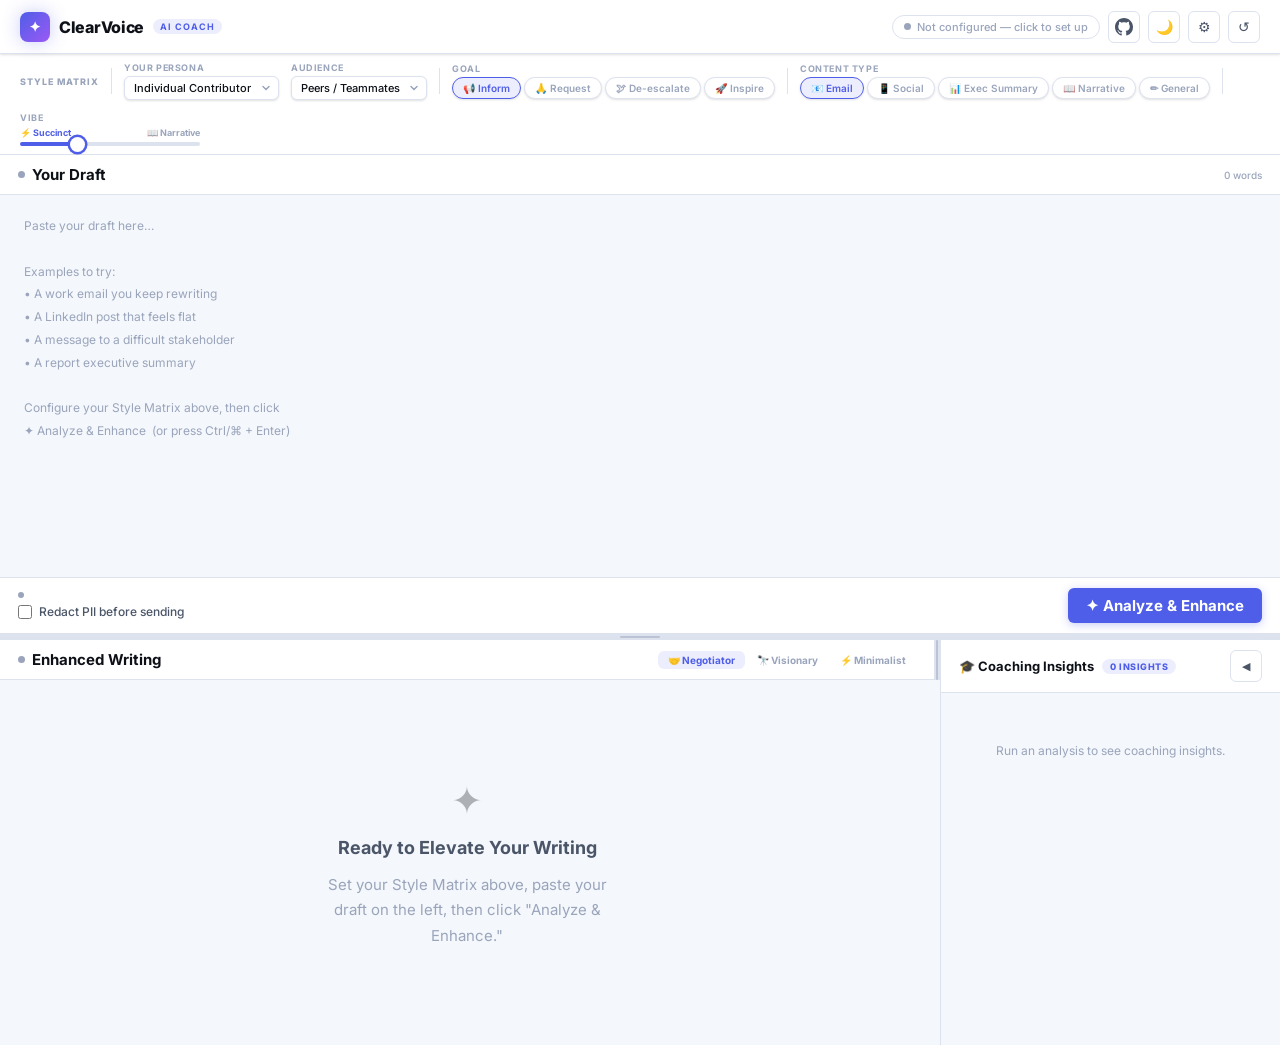
==== commit 580707a1: "Changes to be committed:     Removed the 50-run gate — the if (AppState._injectedKeyOnly) block in r" ====
--- a/index.html
+++ b/index.html
@@ -61,7 +61,6 @@
   </div>
 
   <div class="header-right">
-    <span class="usage-counter" id="usageCounter" title="Analyses run on shared key">✦ <span id="usageCount">0</span>/50 uses</span>
     <div class="api-pill" onclick="openSettings()" title="API Settings">
       <span class="dot" id="apiDot"></span>
       <span id="apiLabel">Not configured — click to set up</span>
--- a/css/styles.css
+++ b/css/styles.css
@@ -309,7 +309,7 @@
 textarea.draft {
   width: 100%; min-height: 42vh; resize: none; border: none; outline: none;
   background: var(--bg); color: var(--text-1);
-  font-family: inherit; font-size: 14px; line-height: 1.8; font-weight: 450;
+  font-family: inherit; font-size: 12px; line-height: 1.8; font-weight: 450;
   padding: 20px 24px; overflow-y: auto;
   /* fill parent flex container */
   flex: 1;
@@ -356,7 +356,7 @@
 .heatmap-layer {
   display: none;
   width: 100%; min-height: 42vh;
-  padding: 20px 24px; font-family: inherit; font-size: 14px; line-height: 1.8;
+  padding: 20px 24px; font-family: inherit; font-size: 12px; line-height: 1.8;
   color: var(--text-1); white-space: pre-wrap; word-wrap: break-word;
   background: var(--bg);
 }
@@ -439,7 +439,7 @@
 }
 .var-card-name { font-size: 14px; font-weight: 800; margin-bottom: 3px; }
 .var-card-tag  { font-size: 11px; color: var(--text-2); }
-.var-text      { font-size: 14px; line-height: 1.85; white-space: pre-wrap; word-break: break-word; font-weight: 420; }
+.var-text      { font-size: 12px; line-height: 1.85; white-space: pre-wrap; word-break: break-word; font-weight: 420; }
 
 /* ── Empty State ─────────────────────────────────────────── */
 .empty {
@@ -817,8 +817,8 @@
 
   /* Input pane: min-height reduced for phone */
   .pane-input { min-height: 200px; }
-  textarea.draft { font-size: 13px; min-height: 160px; }
-  .heatmap-layer { font-size: 13px; min-height: 160px; }
+  textarea.draft { font-size: 11px; min-height: 160px; }
+  .heatmap-layer { font-size: 11px; min-height: 160px; }
 
   /* Pane head: tighter */
   .pane-head { padding: 8px 12px; }
@@ -847,7 +847,7 @@
   .var-tab   { font-size: 9px; white-space: nowrap; }
 
   /* Output text: slightly smaller */
-  .var-text { font-size: 13px; }
+  .var-text { font-size: 11px; }
 
   /* Score cards: smaller */
   .score-card { min-width: 76px; padding: 8px 10px; }
